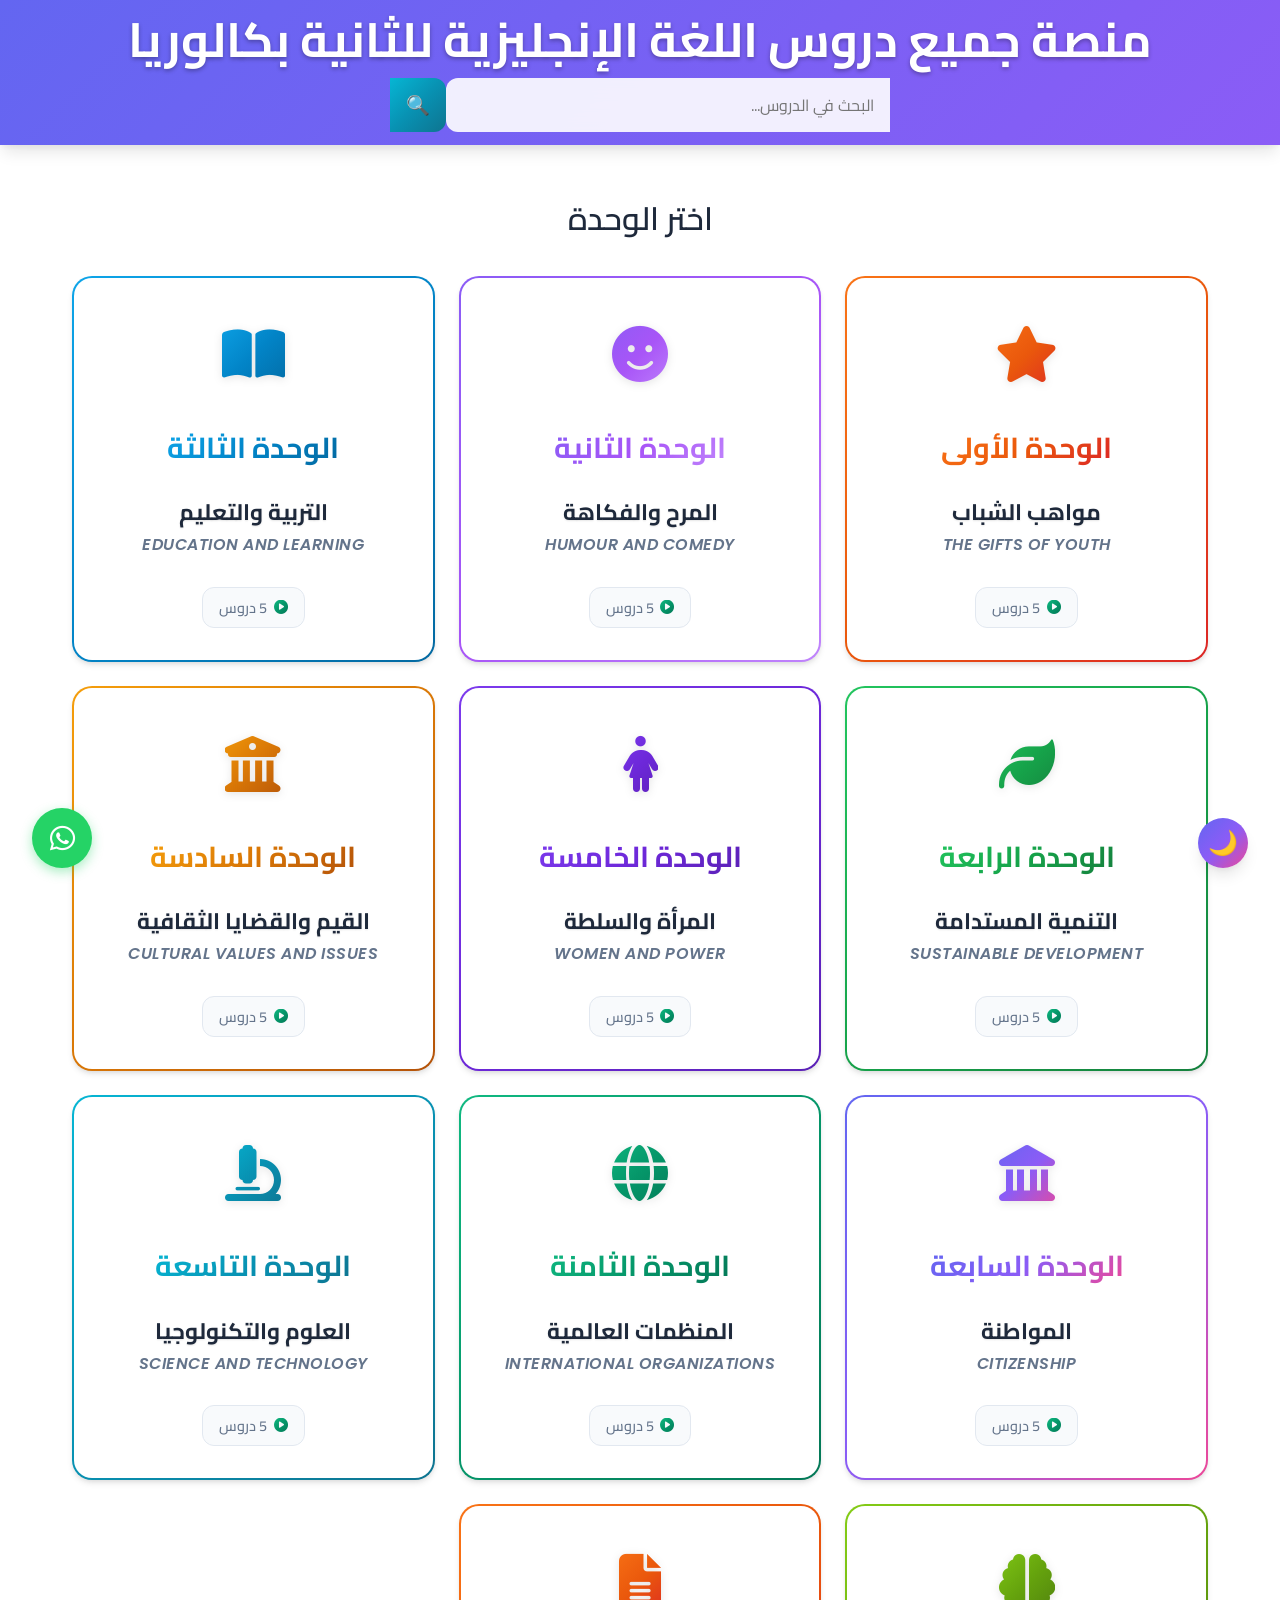
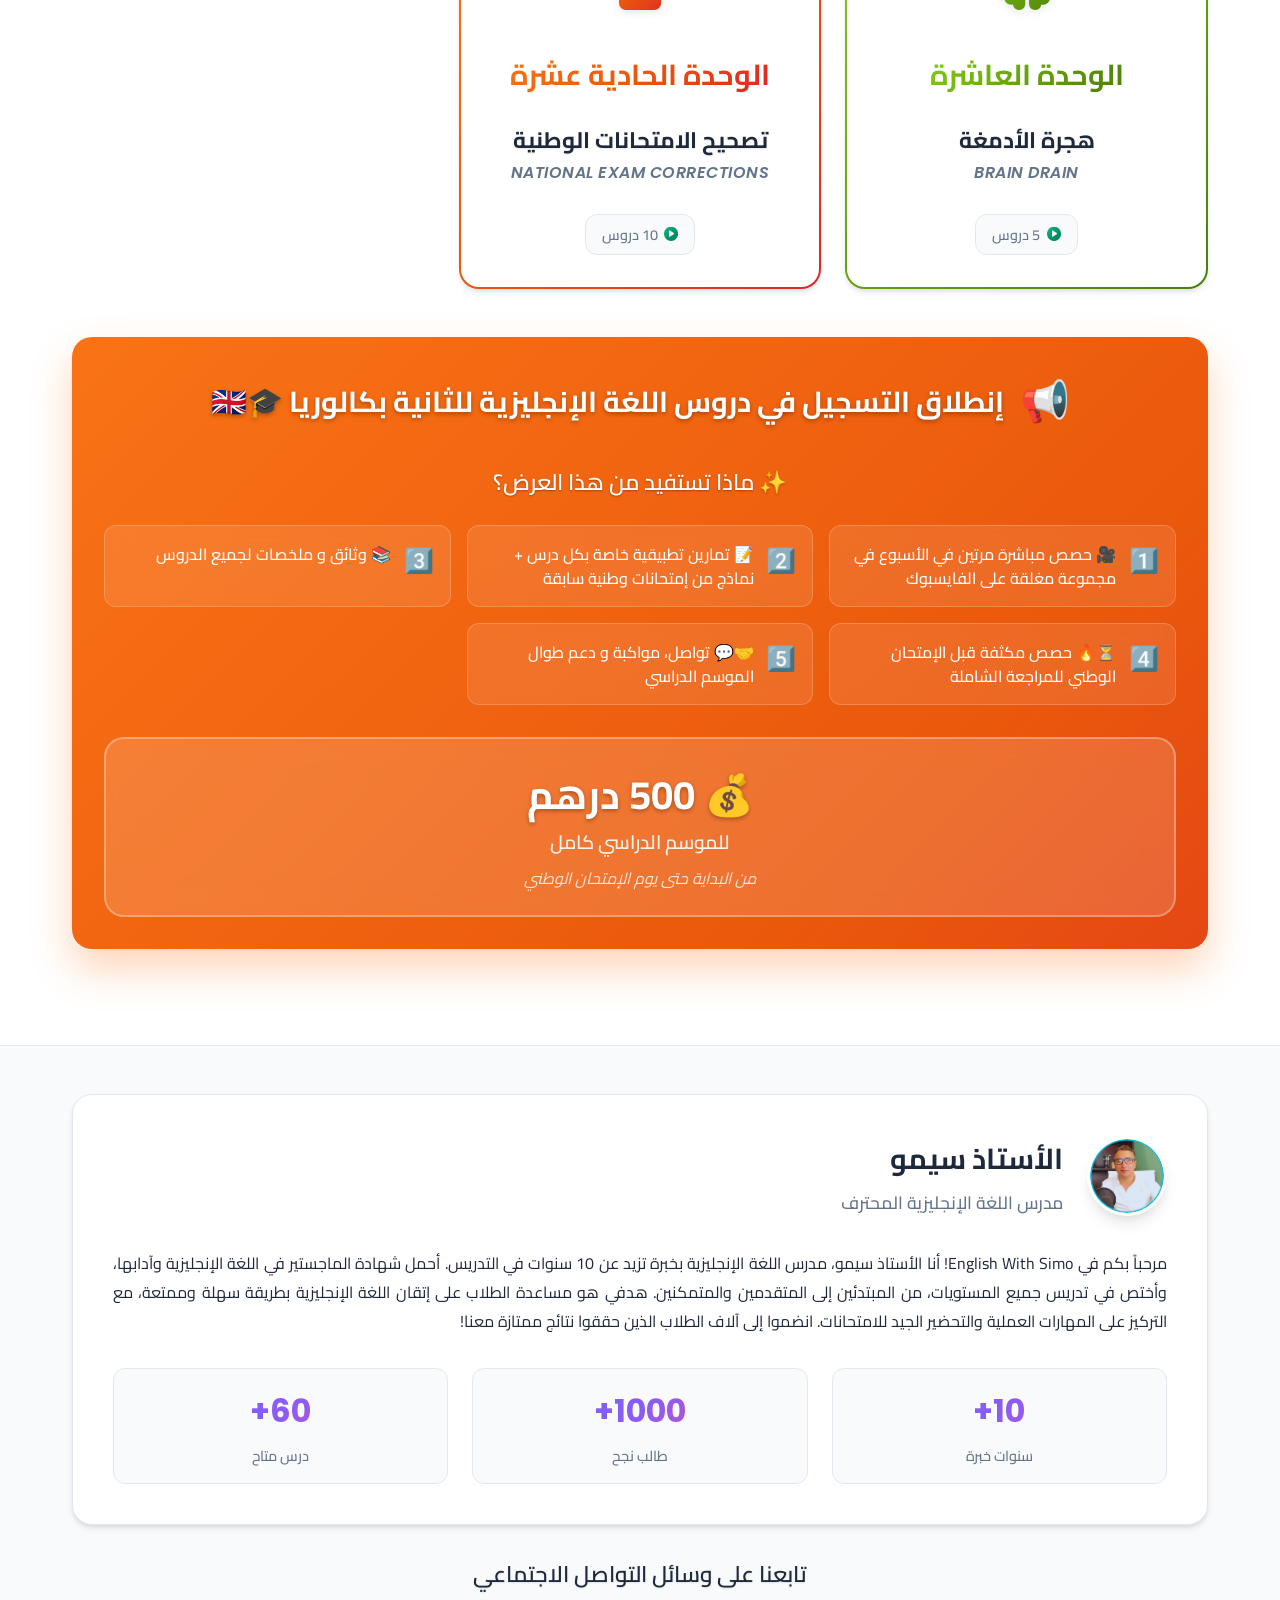
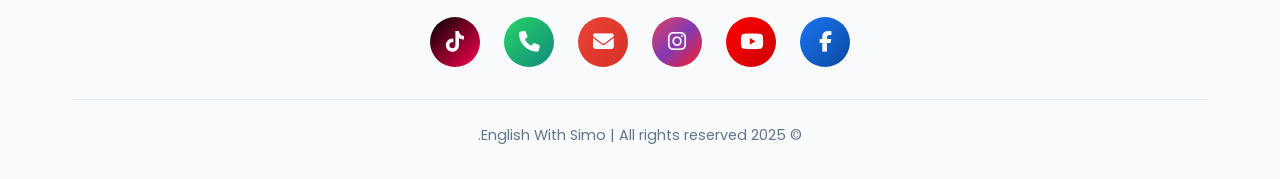
==== index.html @ e6c6e59c "Integrate Google AdSense into index.html Added Google AdSense script for monetization." ====
<!DOCTYPE html>
<html lang="ar" dir="rtl">
<head>
    <meta charset="UTF-8">
    <meta name="viewport" content="width=device-width, initial-scale=1.0">
    <title>منصة جميع دروس اللغة الإنجليزية للثانية بكالوريا - English With Simo</title>
    
    <!-- Google Fonts -->
    <link rel="preconnect" href="https://fonts.googleapis.com">
    <link rel="preconnect" href="https://fonts.gstatic.com" crossorigin>
    <link href="https://fonts.googleapis.com/css2?family=Cairo:wght@300;400;600;700&family=Poppins:wght@300;400;500;600;700&display=swap" rel="stylesheet">
    
    <!-- Font Awesome -->
    <link rel="stylesheet" href="https://cdnjs.cloudflare.com/ajax/libs/font-awesome/6.4.0/css/all.min.css">
    
    <!-- CSS -->
    <link rel="stylesheet" href="style.css">
    <!-- Google AdSense -->
  <script async
    src="https://pagead2.googlesyndication.com/pagead/js/adsbygoogle.js?client=ca-pub-2558451678837926"
    crossorigin="anonymous"></script>
</head>
<body>
    <!-- Loading Animation -->
    <div id="loading" class="loading-container">
        <div class="loading-spinner"></div>
        <p class="loading-text">جاري التحميل...</p>
    </div>

    <!-- Header -->
    <header class="header">
        <div class="container">
            <div class="header-content">
            <div class="title-container">
                <h1 class="main-title">منصة جميع دروس اللغة الإنجليزية للثانية بكالوريا</h1>
            </div>
            </div>
            
            <!-- Search Bar -->
            <div class="search-container">
                <input type="text" id="searchInput" placeholder="البحث في الدروس..." class="search-input">
                <button id="searchBtn" class="search-btn">🔍</button>
            </div>
            
        </div>
    </header>

    <!-- Main Content -->
    <main class="main-content">
        <div class="container">
            <!-- Units View -->
            <div id="unitsView" class="units-view">
                <h2 class="section-title">اختر الوحدة</h2>
                <div id="unitsGrid" class="units-grid">
                    <!-- Units will be dynamically loaded here -->
                </div>
            </div>

            <!-- Promotional Banner -->
            <div class="promotional-banner">
                <div class="banner-content">
                    <div class="banner-header">
                        <div class="banner-icon">📢</div>
                        <h3 class="banner-title">إنطلاق التسجيل في دروس اللغة الإنجليزية للثانية بكالوريا 🎓🇬🇧</h3>
                    </div>
                    
                    <div class="banner-benefits">
                        <h4 class="benefits-title">✨ ماذا تستفيد من هذا العرض؟</h4>
                        <div class="benefits-list">
                            <div class="benefit-item">
                                <span class="benefit-number">1️⃣</span>
                                <span class="benefit-text">🎥 حصص مباشرة مرتين في الأسبوع في مجموعة مغلقة على الفايسبوك</span>
                            </div>
                            <div class="benefit-item">
                                <span class="benefit-number">2️⃣</span>
                                <span class="benefit-text">📝 تمارين تطبيقية خاصة بكل درس + نماذج من إمتحانات وطنية سابقة</span>
                            </div>
                            <div class="benefit-item">
                                <span class="benefit-number">3️⃣</span>
                                <span class="benefit-text">📚 وثائق و ملخصات لجميع الدروس</span>
                            </div>
                            <div class="benefit-item">
                                <span class="benefit-number">4️⃣</span>
                                <span class="benefit-text">⏳🔥 حصص مكثفة قبل الإمتحان الوطني للمراجعة الشاملة</span>
                            </div>
                            <div class="benefit-item">
                                <span class="benefit-number">5️⃣</span>
                                <span class="benefit-text">🤝💬 تواصل، مواكبة و دعم طوال الموسم الدراسي</span>
                            </div>
                        </div>
                    </div>
                    
                    <div class="banner-price">
                        <div class="price-tag">
                            <span class="price-amount">💰 500 درهم</span>
                            <span class="price-period">للموسم الدراسي كامل</span>
                        </div>
                        <div class="price-duration">من البداية حتى يوم الإمتحان الوطني</div>
                    </div>
                </div>
            </div>

            <!-- Lessons View -->
            <div id="lessonsView" class="lessons-view hidden">
                <div class="lessons-header">
                    <button id="backBtn" class="back-btn">← العودة للوحدات</button>
                    <h2 id="currentUnitTitle" class="section-title"></h2>
                </div>
                <div id="lessonsGrid" class="lessons-grid">
                    <!-- Lessons will be dynamically loaded here -->
                </div>
            </div>

            <!-- Search Results View -->
            <div id="searchResultsView" class="search-results-view hidden">
                <div class="search-results-header">
                    <button id="clearSearchBtn" class="back-btn">← مسح البحث</button>
                    <h2 id="searchResultsTitle" class="section-title">نتائج البحث</h2>
                </div>
                <div id="searchResultsGrid" class="lessons-grid">
                    <!-- Search results will be dynamically loaded here -->
                </div>
            </div>
        </div>
    </main>

    <!-- Footer -->
    <footer class="footer">
        <div class="container">
            <!-- Teacher Profile Section -->
            <div class="teacher-profile">
                <div class="teacher-info">
                    <div class="teacher-avatar">
                        <div class="avatar-container">
                            <img src="teacher.png" alt="الأستاذ سيمو" class="teacher-image" onerror="this.style.display='none'; this.nextElementSibling.style.display='flex';">
                            <div class="avatar-placeholder">
                                <span class="avatar-text">س</span>
                            </div>
                        </div>
                    </div>
                    <div class="teacher-details">
                        <h3 class="teacher-name">الأستاذ سيمو</h3>
                        <p class="teacher-title">مدرس اللغة الإنجليزية المحترف</p>
                    </div>
                </div>
                <div class="teacher-description">
                    <p>مرحباً بكم في English With Simo! أنا الأستاذ سيمو، مدرس اللغة الإنجليزية بخبرة تزيد عن 10 سنوات في التدريس. أحمل شهادة الماجستير في اللغة الإنجليزية وآدابها، وأختص في تدريس جميع المستويات، من المبتدئين إلى المتقدمين والمتمكنين. هدفي هو مساعدة الطلاب على إتقان اللغة الإنجليزية بطريقة سهلة وممتعة، مع التركيز على المهارات العملية والتحضير الجيد للامتحانات. انضموا إلى آلاف الطلاب الذين حققوا نتائج ممتازة معنا!</p>
                </div>
                <div class="teacher-stats">
                    <div class="stat-item">
                        <div class="stat-number">10+</div>
                        <div class="stat-label">سنوات خبرة</div>
                    </div>
                    <div class="stat-item">
                        <div class="stat-number">1000+</div>
                        <div class="stat-label">طالب نجح</div>
                    </div>
                    <div class="stat-item">
                        <div class="stat-number">60+</div>
                        <div class="stat-label">درس متاح</div>
                    </div>
                </div>
            </div>
            
        <!-- Social Media Section -->
        <div class="social-section">
            <h3 class="social-title">تابعنا على وسائل التواصل الاجتماعي</h3>
            <div class="social-icons">
                <a href="https://www.facebook.com/englishwithsimo/" target="_blank" class="social-icon facebook" title="Facebook">
                    <i class="fab fa-facebook-f"></i>
                </a>
                <a href="https://www.youtube.com/@EnglishWithSimo" target="_blank" class="social-icon youtube" title="YouTube">
                    <i class="fab fa-youtube"></i>
                </a>
                <a href="https://www.instagram.com/englishwithsimo_official/" target="_blank" class="social-icon instagram" title="Instagram">
                    <i class="fab fa-instagram"></i>
                </a>
                <a href="mailto:englishwithsimo@gmail.com" class="social-icon email" title="Email">
                    <i class="fas fa-envelope"></i>
                </a>
                <a href="tel:+212600583968" class="social-icon phone" title="Phone">
                    <i class="fas fa-phone"></i>
                </a>
                <a href="https://www.tiktok.com/@englishwithsimo1" target="_blank" class="social-icon tiktok" title="TikTok">
                    <i class="fab fa-tiktok"></i>
                </a>
            </div>
        </div>

        <!-- Copyright -->
        <div class="footer-bottom">
            <p class="footer-text">© 2025 English With Simo | All rights reserved.</p>
        </div>
    </div>
</footer>

    <!-- Theme Toggle Button -->
    <button id="themeToggle" class="theme-toggle" title="تبديل الوضع المظلم/الفاتح">
        🌙
    </button>

    <!-- Floating WhatsApp Button -->
    <a href="https://api.whatsapp.com/send?phone=212600583968" target="_blank" class="whatsapp-float" title="تواصل معنا على واتساب">
        <i class="fab fa-whatsapp"></i>
        <span class="whatsapp-tooltip">تواصل معنا عبر واتساب</span>
    </a>

    <!-- JavaScript -->
    <script src="script.js"></script>
</body>
</html>
---- style.css ----
/* ===== CSS Variables ===== */
:root {
    /* Modern Vibrant Color Palette */
    --primary-gradient: linear-gradient(135deg, #6366f1 0%, #8b5cf6 50%, #ec4899 100%);
    --secondary-gradient: linear-gradient(135deg, #06b6d4 0%, #0891b2 50%, #0e7490 100%);
    --accent-gradient: linear-gradient(135deg, #10b981 0%, #059669 50%, #047857 100%);
    --success-gradient: linear-gradient(135deg, #84cc16 0%, #65a30d 50%, #4d7c0f 100%);
    --warning-gradient: linear-gradient(135deg, #f59e0b 0%, #d97706 50%, #b45309 100%);
    --sunset-gradient: linear-gradient(135deg, #f97316 0%, #ea580c 50%, #dc2626 100%);
    --ocean-gradient: linear-gradient(135deg, #0ea5e9 0%, #0284c7 50%, #0369a1 100%);
    --forest-gradient: linear-gradient(135deg, #22c55e 0%, #16a34a 50%, #15803d 100%);
    --royal-gradient: linear-gradient(135deg, #7c3aed 0%, #6d28d9 50%, #5b21b6 100%);
    --cosmic-gradient: linear-gradient(135deg, #8b5cf6 0%, #a855f7 50%, #c084fc 100%);
    
    --bg-primary: #ffffff;
    --bg-secondary: #f8fafc;
    --bg-card: #ffffff;
    --text-primary: #1e293b;
    --text-secondary: #64748b;
    --text-muted: #94a3b8;
    
    --border-color: #e2e8f0;
    --shadow-light: 0 4px 6px -1px rgba(0, 0, 0, 0.1), 0 2px 4px -1px rgba(0, 0, 0, 0.06);
    --shadow-medium: 0 10px 15px -3px rgba(0, 0, 0, 0.1), 0 4px 6px -2px rgba(0, 0, 0, 0.05);
    --shadow-large: 0 25px 50px -12px rgba(0, 0, 0, 0.25);
    
    /* Fonts */
    --font-arabic: 'Cairo', 'Tajawal', 'Arial', sans-serif;
    --font-english: 'Poppins', 'Inter', 'Arial', sans-serif;
    
    /* Spacing */
    --container-padding: 1rem;
    --border-radius: 12px;
    --border-radius-large: 20px;
    
    /* Transitions */
    --transition-fast: 0.2s ease-in-out;
    --transition-medium: 0.3s ease-in-out;
    --transition-slow: 0.5s ease-in-out;
}

/* Dark Theme Variables */
[data-theme="dark"] {
    --bg-primary: #0f172a;
    --bg-secondary: #1e293b;
    --bg-card: #334155;
    --text-primary: #f1f5f9;
    --text-secondary: #cbd5e1;
    --text-muted: #94a3b8;
    
    --border-color: #475569;
    --shadow-light: 0 4px 6px -1px rgba(0, 0, 0, 0.3), 0 2px 4px -1px rgba(0, 0, 0, 0.2);
    --shadow-medium: 0 10px 15px -3px rgba(0, 0, 0, 0.3), 0 4px 6px -2px rgba(0, 0, 0, 0.2);
    --shadow-large: 0 25px 50px -12px rgba(0, 0, 0, 0.5);
}

/* ===== Base Styles ===== */
* {
    margin: 0;
    padding: 0;
    box-sizing: border-box;
}

html {
    scroll-behavior: smooth;
}

body {
    font-family: var(--font-arabic);
    background: var(--bg-primary);
    color: var(--text-primary);
    line-height: 1.6;
    transition: background-color var(--transition-medium), color var(--transition-medium);
    min-height: 100vh;
    display: flex;
    flex-direction: column;
}

/* ===== Container ===== */
.container {
    max-width: 1200px;
    margin: 0 auto;
    padding: 0 var(--container-padding);
}

/* ===== Loading Animation ===== */
.loading-container {
    position: fixed;
    top: 0;
    left: 0;
    width: 100%;
    height: 100%;
    background: var(--bg-primary);
    display: flex;
    flex-direction: column;
    justify-content: center;
    align-items: center;
    z-index: 9999;
    transition: opacity var(--transition-medium);
}

.loading-container.hidden {
    opacity: 0;
    pointer-events: none;
}

.loading-spinner {
    width: 50px;
    height: 50px;
    border: 4px solid var(--border-color);
    border-top: 4px solid #667eea;
    border-radius: 50%;
    animation: spin 1s linear infinite;
    margin-bottom: 1rem;
}

.loading-text {
    font-family: var(--font-arabic);
    color: var(--text-secondary);
    font-size: 1.1rem;
}

@keyframes spin {
    0% { transform: rotate(0deg); }
    100% { transform: rotate(360deg); }
}

/* ===== Header ===== */
.header {
    background: linear-gradient(135deg, #6366f1 0%, #8b5cf6 25%, #ec4899 50%, #f59e0b 75%, #10b981 100%);
    background-size: 400% 400%;
    animation: gradientShift 8s ease infinite;
    color: white;
    padding: 0.8rem 0;
    box-shadow: var(--shadow-medium);
    position: sticky;
    top: 0;
    z-index: 100;
}

@keyframes gradientShift {
    0% { background-position: 0% 50%; }
    50% { background-position: 100% 50%; }
    100% { background-position: 0% 50%; }
}

.header-content {
    text-align: center;
    margin-bottom: 0.8rem;
}

.title-container {
    display: flex;
    align-items: center;
    justify-content: center;
    gap: 0.6rem;
    margin-bottom: 0.3rem;
    flex-wrap: wrap;
}

.title-image {
    width: 35px;
    height: 35px;
    object-fit: contain;
    filter: drop-shadow(0 2px 4px rgba(0, 0, 0, 0.2));
    transition: transform var(--transition-fast);
}

.title-image:hover {
    transform: scale(1.1);
}

.main-title {
    font-family: var(--font-arabic);
    font-size: 1.4rem;
    font-weight: 700;
    text-shadow: 0 2px 4px rgba(0, 0, 0, 0.3);
    line-height: 1.1;
    margin: 0;
}

.slogan {
    font-family: var(--font-arabic);
    font-size: 0.95rem;
    font-weight: 600;
    color: rgba(255, 255, 255, 0.9);
    text-align: center;
    margin-bottom: 0.4rem;
    font-style: italic;
    letter-spacing: 0.3px;
    text-shadow: 0 1px 2px rgba(0, 0, 0, 0.2);
    opacity: 0.95;
}

.subtitle {
    font-family: var(--font-english);
    font-size: 0.85rem;
    font-weight: 300;
    opacity: 0.9;
    letter-spacing: 0.8px;
}


.search-container {
    display: flex;
    justify-content: center;
    max-width: 500px;
    margin: 0 auto;
}

.search-input {
    flex: 1;
    padding: 0.75rem 1rem;
    border: none;
    border-radius: var(--border-radius) 0 0 var(--border-radius);
    font-family: var(--font-arabic);
    font-size: 1rem;
    background: rgba(255, 255, 255, 0.9);
    color: var(--text-primary);
    backdrop-filter: blur(10px);
}

.search-input:focus {
    outline: none;
    background: white;
    box-shadow: 0 0 0 3px rgba(255, 255, 255, 0.3);
}

.search-btn {
    padding: 0.75rem 1rem;
    border: none;
    border-radius: 0 var(--border-radius) var(--border-radius) 0;
    background: var(--secondary-gradient);
    color: white;
    font-size: 1.2rem;
    cursor: pointer;
    transition: transform var(--transition-fast);
}

.search-btn:hover {
    transform: translateY(-2px);
}


/* ===== Main Content ===== */
.main-content {
    flex: 1;
    padding: 3rem 0;
    min-height: calc(100vh - 200px);
}

.section-title {
    font-family: var(--font-arabic);
    font-size: 2rem;
    font-weight: 600;
    text-align: center;
    margin-bottom: 2rem;
    color: var(--text-primary);
}

/* ===== Units Grid ===== */
.units-grid {
    display: grid;
    grid-template-columns: repeat(auto-fit, minmax(280px, 1fr));
    gap: 1.5rem;
    margin-bottom: 2rem;
}

.unit-card {
    background: var(--bg-card);
    border-radius: var(--border-radius-large);
    padding: 2rem;
    text-align: center;
    box-shadow: var(--shadow-light);
    border: 2px solid transparent;
    cursor: pointer;
    transition: all var(--transition-medium);
    position: relative;
    overflow: hidden;
    display: flex;
    flex-direction: column;
    align-items: center;
    gap: 1rem;
    background-image: linear-gradient(var(--bg-card), var(--bg-card)), var(--unit-gradient, var(--primary-gradient));
    background-origin: border-box;
    background-clip: padding-box, border-box;
}

.unit-card::before {
    content: '';
    position: absolute;
    top: 0;
    left: 0;
    right: 0;
    height: 6px;
    background: var(--unit-gradient, var(--primary-gradient));
    transform: scaleX(0);
    transition: all var(--transition-medium);
}

.unit-card:hover {
    transform: translateY(-12px) scale(1.02);
    box-shadow: 0 20px 40px rgba(0, 0, 0, 0.15);
}

.unit-card:hover::before {
    transform: scaleX(1);
    height: 8px;
}

.unit-icon {
    font-size: 3.5rem;
    margin-bottom: 0.8rem;
    background: var(--unit-gradient, var(--primary-gradient));
    -webkit-background-clip: text;
    -webkit-text-fill-color: transparent;
    background-clip: text;
    filter: drop-shadow(0 2px 4px rgba(0, 0, 0, 0.1));
    transition: all var(--transition-fast);
}

.unit-card:hover .unit-icon {
    transform: scale(1.15) rotate(5deg);
    filter: drop-shadow(0 4px 8px rgba(0, 0, 0, 0.2));
}

.unit-number {
    font-family: var(--font-arabic);
    font-size: 1.8rem;
    font-weight: 700;
    background: var(--unit-gradient, var(--secondary-gradient));
    -webkit-background-clip: text;
    -webkit-text-fill-color: transparent;
    background-clip: text;
    margin-bottom: 1rem;
    text-align: center;
    line-height: 1.3;
    transition: all var(--transition-fast);
}

.unit-card:hover .unit-number {
    transform: scale(1.05);
}

.unit-titles {
    display: flex;
    flex-direction: column;
    gap: 0.5rem;
    margin-bottom: 1rem;
    text-align: center;
}

.unit-title-arabic {
    font-family: var(--font-arabic);
    font-size: 1.4rem;
    font-weight: 700;
    color: var(--text-primary);
    line-height: 1.3;
    text-shadow: 0 1px 2px rgba(0, 0, 0, 0.1);
}

.unit-title-english {
    font-family: var(--font-english);
    font-size: 1rem;
    font-weight: 600;
    color: var(--text-secondary);
    font-style: italic;
    line-height: 1.2;
    text-transform: uppercase;
    letter-spacing: 0.5px;
}

.unit-lessons-count {
    font-family: var(--font-arabic);
    font-size: 0.9rem;
    color: var(--text-secondary);
    background: var(--bg-secondary);
    padding: 0.5rem 1rem;
    border-radius: var(--border-radius);
    border: 1px solid var(--border-color);
    display: flex;
    align-items: center;
    justify-content: center;
    gap: 0.4rem;
    font-weight: 500;
}

.unit-lessons-count i {
    color: var(--accent-gradient);
    background: var(--accent-gradient);
    -webkit-background-clip: text;
    -webkit-text-fill-color: transparent;
    background-clip: text;
}

/* ===== Promotional Banner ===== */
.promotional-banner {
    background: linear-gradient(135deg, #f97316 0%, #ea580c 25%, #dc2626 50%, #7c3aed 75%, #8b5cf6 100%);
    background-size: 300% 300%;
    animation: bannerGlow 3s ease-in-out infinite alternate, gradientFlow 6s ease infinite;
    border-radius: var(--border-radius-large);
    margin: 3rem 0;
    padding: 2rem;
    box-shadow: 0 20px 40px rgba(249, 115, 22, 0.3);
    position: relative;
    overflow: hidden;
}

@keyframes gradientFlow {
    0% { background-position: 0% 50%; }
    50% { background-position: 100% 50%; }
    100% { background-position: 0% 50%; }
}

.promotional-banner::before {
    content: '';
    position: absolute;
    top: 0;
    left: -100%;
    width: 100%;
    height: 100%;
    background: linear-gradient(90deg, transparent, rgba(255, 255, 255, 0.2), transparent);
    animation: bannerShine 4s ease-in-out infinite;
}

.banner-content {
    position: relative;
    z-index: 2;
    color: white;
}

.banner-header {
    display: flex;
    align-items: center;
    gap: 1rem;
    margin-bottom: 2rem;
    text-align: center;
    flex-wrap: wrap;
    justify-content: center;
}

.banner-icon {
    font-size: 2.5rem;
    animation: bounce 2s ease-in-out infinite;
}

.banner-title {
    font-family: var(--font-arabic);
    font-size: 1.8rem;
    font-weight: 700;
    text-shadow: 0 2px 4px rgba(0, 0, 0, 0.3);
    margin: 0;
    animation: slideInLeft 1s ease-out;
}

.banner-benefits {
    margin-bottom: 2rem;
}

.benefits-title {
    font-family: var(--font-arabic);
    font-size: 1.4rem;
    font-weight: 600;
    text-align: center;
    margin-bottom: 1.5rem;
    text-shadow: 0 1px 2px rgba(0, 0, 0, 0.3);
}

.benefits-list {
    display: grid;
    grid-template-columns: repeat(auto-fit, minmax(300px, 1fr));
    gap: 1rem;
}

.benefit-item {
    display: flex;
    align-items: flex-start;
    gap: 0.8rem;
    padding: 1rem;
    background: rgba(255, 255, 255, 0.1);
    border-radius: var(--border-radius);
    backdrop-filter: blur(10px);
    border: 1px solid rgba(255, 255, 255, 0.2);
    transition: all var(--transition-medium);
    animation: fadeInUp 0.8s ease-out;
}

.benefit-item:nth-child(1) { animation-delay: 0.1s; }
.benefit-item:nth-child(2) { animation-delay: 0.2s; }
.benefit-item:nth-child(3) { animation-delay: 0.3s; }
.benefit-item:nth-child(4) { animation-delay: 0.4s; }
.benefit-item:nth-child(5) { animation-delay: 0.5s; }

.benefit-item:hover {
    transform: translateY(-5px);
    background: rgba(255, 255, 255, 0.2);
    box-shadow: 0 10px 20px rgba(0, 0, 0, 0.2);
}

.benefit-number {
    font-size: 1.5rem;
    flex-shrink: 0;
    animation: pulse 2s ease-in-out infinite;
}

.benefit-text {
    font-family: var(--font-arabic);
    font-size: 1rem;
    line-height: 1.5;
    font-weight: 500;
}

.banner-price {
    text-align: center;
    background: rgba(255, 255, 255, 0.15);
    border-radius: var(--border-radius-large);
    padding: 1.5rem;
    backdrop-filter: blur(15px);
    border: 2px solid rgba(255, 255, 255, 0.3);
    animation: priceGlow 2s ease-in-out infinite alternate;
}

.price-tag {
    margin-bottom: 0.5rem;
}

.price-amount {
    font-family: var(--font-arabic);
    font-size: 2.5rem;
    font-weight: 700;
    text-shadow: 0 2px 4px rgba(0, 0, 0, 0.3);
    display: block;
    animation: pricePulse 1.5s ease-in-out infinite;
}

.price-period {
    font-family: var(--font-arabic);
    font-size: 1.2rem;
    font-weight: 600;
    opacity: 0.9;
}

.price-duration {
    font-family: var(--font-arabic);
    font-size: 1rem;
    opacity: 0.8;
    font-style: italic;
}

/* Banner Animations */
@keyframes bannerGlow {
    0% { box-shadow: 0 0 20px rgba(102, 126, 234, 0.5); }
    100% { box-shadow: 0 0 40px rgba(102, 126, 234, 0.8); }
}

@keyframes bannerShine {
    0% { left: -100%; }
    100% { left: 100%; }
}

@keyframes bounce {
    0%, 20%, 50%, 80%, 100% { transform: translateY(0); }
    40% { transform: translateY(-10px); }
    60% { transform: translateY(-5px); }
}

@keyframes slideInLeft {
    0% { transform: translateX(-100px); opacity: 0; }
    100% { transform: translateX(0); opacity: 1; }
}

@keyframes fadeInUp {
    0% { transform: translateY(30px); opacity: 0; }
    100% { transform: translateY(0); opacity: 1; }
}

@keyframes pulse {
    0%, 100% { transform: scale(1); }
    50% { transform: scale(1.1); }
}

@keyframes priceGlow {
    0% { box-shadow: 0 0 10px rgba(255, 255, 255, 0.3); }
    100% { box-shadow: 0 0 20px rgba(255, 255, 255, 0.6); }
}

@keyframes pricePulse {
    0%, 100% { transform: scale(1); }
    50% { transform: scale(1.05); }
}

/* ===== Lessons Grid ===== */
.lessons-view {
    animation: fadeInUp var(--transition-medium);
}

.lessons-header {
    display: flex;
    align-items: center;
    justify-content: space-between;
    margin-bottom: 2rem;
    flex-wrap: wrap;
    gap: 1rem;
}

.back-btn {
    background: var(--secondary-gradient);
    color: white;
    border: none;
    padding: 0.75rem 1.5rem;
    border-radius: var(--border-radius);
    font-family: var(--font-arabic);
    font-size: 1rem;
    cursor: pointer;
    transition: all var(--transition-fast);
    display: flex;
    align-items: center;
    gap: 0.5rem;
}

.back-btn:hover {
    transform: translateY(-2px);
    box-shadow: var(--shadow-medium);
}

.lessons-grid {
    display: grid;
    grid-template-columns: repeat(auto-fit, minmax(350px, 1fr));
    gap: 2rem;
}

.lesson-card {
    background: var(--bg-card);
    border-radius: var(--border-radius-large);
    overflow: hidden;
    box-shadow: var(--shadow-light);
    border: 2px solid transparent;
    background-image: linear-gradient(var(--bg-card), var(--bg-card)), var(--accent-gradient);
    background-origin: border-box;
    background-clip: padding-box, border-box;
    transition: all var(--transition-medium);
}

.lesson-card:hover {
    transform: translateY(-8px) scale(1.02);
    box-shadow: 0 15px 30px rgba(16, 185, 129, 0.2);
}

.lesson-title-container {
    padding: 2rem;
    background: var(--bg-secondary);
    border-bottom: 1px solid var(--border-color);
    display: flex;
    flex-direction: column;
    gap: 0.8rem;
    align-items: center;
    text-align: center;
}

.lesson-title-arabic {
    font-family: var(--font-arabic);
    font-size: 1.8rem;
    font-weight: 800;
    color: var(--text-primary);
    line-height: 1.4;
    background: var(--primary-gradient);
    -webkit-background-clip: text;
    -webkit-text-fill-color: transparent;
    background-clip: text;
    text-shadow: 0 2px 4px rgba(0, 0, 0, 0.1);
}

.lesson-title-english {
    font-family: var(--font-english);
    font-size: 1.4rem;
    font-weight: 700;
    color: var(--text-secondary);
    line-height: 1.3;
    font-style: italic;
    letter-spacing: 0.5px;
}

.video-container {
    position: relative;
    width: 100%;
    height: 0;
    padding-bottom: 56.25%; /* 16:9 aspect ratio */
    overflow: hidden;
    background: #000;
    border-radius: 0 0 var(--border-radius-large) var(--border-radius-large);
}

.video-container iframe {
    position: absolute;
    top: 0;
    left: 0;
    width: 100%;
    height: 100%;
    border: none;
    border-radius: 0 0 var(--border-radius-large) var(--border-radius-large);
    transition: transform var(--transition-fast);
}

.video-container iframe:hover {
    transform: scale(1.02);
}

/* Loading state for videos */
.video-container::before {
    content: '';
    position: absolute;
    top: 50%;
    left: 50%;
    transform: translate(-50%, -50%);
    width: 40px;
    height: 40px;
    border: 3px solid var(--border-color);
    border-top: 3px solid #ff0000;
    border-radius: 50%;
    animation: spin 1s linear infinite;
    z-index: 1;
    opacity: 0;
    transition: opacity var(--transition-fast);
}

.video-container.loading::before {
    opacity: 1;
}

/* ===== Footer ===== */
.footer {
    background: var(--bg-secondary);
    padding: 3rem 0 2rem;
    border-top: 1px solid var(--border-color);
    margin-top: auto;
}

/* Teacher Profile Section */
.teacher-profile {
    background: var(--bg-card);
    border-radius: var(--border-radius-large);
    padding: 2.5rem;
    margin-bottom: 2rem;
    box-shadow: var(--shadow-light);
    border: 1px solid var(--border-color);
}

.teacher-info {
    display: flex;
    align-items: center;
    gap: 1.5rem;
    margin-bottom: 2rem;
}

.teacher-avatar {
    flex-shrink: 0;
}

.avatar-container {
    position: relative;
    width: 80px;
    height: 80px;
}

.teacher-image {
    width: 80px;
    height: 80px;
    border-radius: 50%;
    object-fit: cover;
    box-shadow: var(--shadow-medium);
    border: 3px solid rgba(255, 255, 255, 0.2);
    transition: all var(--transition-fast);
}

.teacher-image:hover {
    transform: scale(1.05);
    box-shadow: var(--shadow-large);
}

.avatar-placeholder {
    width: 80px;
    height: 80px;
    border-radius: 50%;
    background: var(--primary-gradient);
    display: none;
    align-items: center;
    justify-content: center;
    box-shadow: var(--shadow-medium);
    position: absolute;
    top: 0;
    left: 0;
}

.avatar-text {
    font-family: var(--font-arabic);
    font-size: 2rem;
    font-weight: 700;
    color: white;
}

.teacher-details {
    flex: 1;
}

.teacher-name {
    font-family: var(--font-arabic);
    font-size: 1.8rem;
    font-weight: 700;
    color: var(--text-primary);
    margin-bottom: 0.5rem;
}

.teacher-title {
    font-family: var(--font-arabic);
    font-size: 1.1rem;
    color: var(--text-secondary);
    font-weight: 500;
}

.teacher-description {
    margin-bottom: 2rem;
}

.teacher-description p {
    font-family: var(--font-arabic);
    font-size: 1rem;
    line-height: 1.8;
    color: var(--text-primary);
    text-align: justify;
}

.teacher-stats {
    display: grid;
    grid-template-columns: repeat(auto-fit, minmax(120px, 1fr));
    gap: 1.5rem;
    margin-top: 2rem;
}

.stat-item {
    text-align: center;
    padding: 1rem;
    background: var(--bg-secondary);
    border-radius: var(--border-radius);
    border: 1px solid var(--border-color);
    transition: all var(--transition-fast);
}

.stat-item:hover {
    transform: translateY(-2px);
    box-shadow: var(--shadow-light);
}

.stat-number {
    font-family: var(--font-english);
    font-size: 2rem;
    font-weight: 700;
    color: var(--primary-gradient);
    background: var(--primary-gradient);
    -webkit-background-clip: text;
    -webkit-text-fill-color: transparent;
    background-clip: text;
    margin-bottom: 0.5rem;
}

.stat-label {
    font-family: var(--font-arabic);
    font-size: 0.9rem;
    color: var(--text-secondary);
    font-weight: 500;
}

/* ===== Social Media Section ===== */
.social-section {
    margin: 2rem 0;
    text-align: center;
}

.social-title {
    font-family: var(--font-arabic);
    font-size: 1.4rem;
    font-weight: 600;
    color: var(--text-primary);
    margin-bottom: 1.5rem;
    text-shadow: 0 1px 2px rgba(0, 0, 0, 0.1);
}

.social-icons {
    display: flex;
    justify-content: center;
    align-items: center;
    gap: 1.5rem;
    flex-wrap: wrap;
}

.social-icon {
    width: 50px;
    height: 50px;
    border-radius: 50%;
    display: flex;
    align-items: center;
    justify-content: center;
    text-decoration: none;
    transition: all var(--transition-medium);
    box-shadow: var(--shadow-small);
    position: relative;
    overflow: hidden;
}

.social-icon::before {
    content: '';
    position: absolute;
    top: 0;
    left: -100%;
    width: 100%;
    height: 100%;
    background: linear-gradient(90deg, transparent, rgba(255, 255, 255, 0.3), transparent);
    transition: left 0.5s;
}

.social-icon:hover::before {
    left: 100%;
}

.social-icon i {
    font-size: 1.3rem;
    color: white;
    z-index: 1;
}

/* Social Icon Colors */
.social-icon.facebook {
    background: linear-gradient(135deg, #1877f2, #0d47a1);
}

.social-icon.youtube {
    background: linear-gradient(135deg, #ff0000, #cc0000);
}

.social-icon.instagram {
    background: linear-gradient(135deg, #e4405f, #833ab4, #fd1d1d);
}

.social-icon.email {
    background: linear-gradient(135deg, #ea4335, #d93025);
}

.social-icon.phone {
    background: linear-gradient(135deg, #25d366, #128c7e);
}

.social-icon.tiktok {
    background: linear-gradient(135deg, #000000, #ff0050);
}

/* Hover Effects */
.social-icon:hover {
    transform: translateY(-3px) scale(1.1);
    box-shadow: var(--shadow-large);
}

.social-icon.facebook:hover {
    background: linear-gradient(135deg, #0d47a1, #1877f2);
}

.social-icon.youtube:hover {
    background: linear-gradient(135deg, #cc0000, #ff0000);
}

.social-icon.instagram:hover {
    background: linear-gradient(135deg, #833ab4, #e4405f);
}

.social-icon.email:hover {
    background: linear-gradient(135deg, #d93025, #ea4335);
}

.social-icon.phone:hover {
    background: linear-gradient(135deg, #128c7e, #25d366);
}

.social-icon.tiktok:hover {
    background: linear-gradient(135deg, #ff0050, #000000);
}

/* Footer Bottom */
.footer-bottom {
    text-align: center;
    padding-top: 1.5rem;
    border-top: 1px solid var(--border-color);
}

.footer-text {
    font-family: var(--font-english);
    color: var(--text-secondary);
    font-size: 0.9rem;
}

/* ===== Theme Toggle ===== */
.theme-toggle {
    position: fixed;
    bottom: 2rem;
    right: 2rem;
    width: 50px;
    height: 50px;
    border: none;
    border-radius: 50%;
    background: var(--primary-gradient);
    color: white;
    font-size: 1.5rem;
    cursor: pointer;
    box-shadow: var(--shadow-medium);
    transition: all var(--transition-fast);
    z-index: 1000;
}

.theme-toggle:hover {
    transform: scale(1.1);
}

/* ===== Floating WhatsApp Button ===== */
.whatsapp-float {
    position: fixed;
    bottom: 2rem;
    left: 2rem;
    width: 60px;
    height: 60px;
    background: #25D366;
    color: white;
    border-radius: 50%;
    display: flex;
    align-items: center;
    justify-content: center;
    box-shadow: 0 4px 12px rgba(37, 211, 102, 0.4);
    text-decoration: none;
    transition: all var(--transition-medium);
    z-index: 1000;
    animation: whatsappPulse 2s ease-in-out infinite;
}

.whatsapp-float i {
    font-size: 1.8rem;
    color: white;
}

.whatsapp-float:hover {
    transform: scale(1.1);
    box-shadow: 0 6px 20px rgba(37, 211, 102, 0.6);
    background: #128C7E;
}

.whatsapp-float:hover .whatsapp-tooltip {
    opacity: 1;
    visibility: visible;
    transform: translateY(0);
}

.whatsapp-tooltip {
    position: absolute;
    bottom: 100%;
    left: 50%;
    transform: translateX(-50%) translateY(-10px);
    background: rgba(0, 0, 0, 0.9);
    color: white;
    padding: 0.5rem 1rem;
    border-radius: var(--border-radius);
    font-family: var(--font-arabic);
    font-size: 0.9rem;
    white-space: nowrap;
    opacity: 0;
    visibility: hidden;
    transition: all var(--transition-medium);
    pointer-events: none;
    z-index: 1001;
}

.whatsapp-tooltip::after {
    content: '';
    position: absolute;
    top: 100%;
    left: 50%;
    transform: translateX(-50%);
    border: 5px solid transparent;
    border-top-color: rgba(0, 0, 0, 0.9);
}

/* WhatsApp Button Animation */
@keyframes whatsappPulse {
    0%, 100% {
        box-shadow: 0 4px 12px rgba(37, 211, 102, 0.4);
    }
    50% {
        box-shadow: 0 4px 12px rgba(37, 211, 102, 0.8), 0 0 0 10px rgba(37, 211, 102, 0.1);
    }
}

/* ===== Utility Classes ===== */
.hidden {
    display: none !important;
}

.fade-in {
    animation: fadeIn var(--transition-medium);
}

@keyframes fadeIn {
    from { opacity: 0; }
    to { opacity: 1; }
}

@keyframes fadeInUp {
    from {
        opacity: 0;
        transform: translateY(30px);
    }
    to {
        opacity: 1;
        transform: translateY(0);
    }
}

/* ===== Responsive Design ===== */

/* Large screens */
@media (min-width: 1200px) {
    .container {
        padding: 0 2rem;
    }
    
    .main-title {
        font-size: 3rem;
    }
    
    .units-grid {
        grid-template-columns: repeat(auto-fit, minmax(320px, 1fr));
    }
    
    .lessons-grid {
        grid-template-columns: repeat(auto-fit, minmax(400px, 1fr));
    }
}

/* Tablets */
@media (max-width: 768px) {
    .title-container {
        gap: 0.5rem;
    }
    
    .title-image {
        width: 30px;
        height: 30px;
    }
    
    .main-title {
        font-size: 1.3rem;
    }
    
    .slogan {
        font-size: 0.9rem;
    }
    
    .subtitle {
        font-size: 0.8rem;
    }
    
    .header {
        padding: 1rem 0;
    }
    
    .main-content {
        padding: 2rem 0;
    }
    
    .units-grid {
        grid-template-columns: repeat(auto-fit, minmax(280px, 1fr));
        gap: 1rem;
    }
    
    .unit-card {
        padding: 1.8rem;
        gap: 0.9rem;
    }
    
    .unit-icon {
        font-size: 3rem;
    }
    
    .unit-number {
        font-size: 1.6rem;
    }
    
    .unit-title-arabic {
        font-size: 1.2rem;
        font-weight: 700;
    }
    
    .unit-title-english {
        font-size: 0.9rem;
        font-weight: 600;
    }
    
    .lessons-grid {
        grid-template-columns: 1fr;
        gap: 1.5rem;
    }
    
    .lessons-header {
        flex-direction: column;
        align-items: stretch;
        text-align: center;
    }
    
    .back-btn {
        align-self: flex-start;
    }
    
    .theme-toggle {
        bottom: 1rem;
        right: 1rem;
        width: 45px;
        height: 45px;
        font-size: 1.2rem;
    }
    
    .whatsapp-float {
        width: 55px;
        height: 55px;
        bottom: 1rem;
        left: 1rem;
    }
    
    .whatsapp-float i {
        font-size: 1.6rem;
    }
    
    .whatsapp-tooltip {
        font-size: 0.8rem;
        padding: 0.4rem 0.8rem;
    }
    
    /* Teacher Profile Tablet */
    .teacher-profile {
        padding: 2rem;
    }
    
    /* Promotional Banner Tablet */
    .promotional-banner {
        margin: 2rem 0;
        padding: 1.5rem;
    }
    
    .banner-title {
        font-size: 1.5rem;
    }
    
    .benefits-list {
        grid-template-columns: 1fr;
        gap: 0.8rem;
    }
    
    .benefit-item {
        padding: 0.8rem;
    }
    
    .price-amount {
        font-size: 2rem;
    }
    
    .teacher-info {
        gap: 1rem;
    }
    
    .avatar-container {
        width: 70px;
        height: 70px;
    }
    
    .teacher-image {
        width: 70px;
        height: 70px;
    }
    
    .avatar-placeholder {
        width: 70px;
        height: 70px;
    }
    
    .avatar-text {
        font-size: 1.8rem;
    }
    
    .teacher-name {
        font-size: 1.6rem;
    }
    
    .teacher-description p {
        font-size: 0.95rem;
    }
    
    .teacher-stats {
        grid-template-columns: repeat(3, 1fr);
        gap: 1rem;
    }
    
    /* Social Media Tablet */
    .social-section {
        margin: 1.5rem 0;
    }
    
    .social-title {
        font-size: 1.2rem;
    }
    
    .social-icons {
        gap: 1.2rem;
    }
    
    .social-icon {
        width: 45px;
        height: 45px;
    }
    
    .social-icon i {
        font-size: 1.2rem;
    }
}

/* Mobile devices */
@media (max-width: 480px) {
    .container {
        padding: 0 0.75rem;
    }
    
    .title-container {
        gap: 0.4rem;
        flex-direction: column;
    }
    
    .title-image {
        width: 28px;
        height: 28px;
    }
    
    .main-title {
        font-size: 1.1rem;
        line-height: 1.2;
    }
    
    .slogan {
        font-size: 0.85rem;
        margin-bottom: 0.5rem;
    }
    
    .subtitle {
        font-size: 0.75rem;
    }
    
    .header {
        padding: 0.8rem 0;
    }
    
    .header-content {
        margin-bottom: 0.8rem;
    }
    
    .search-container {
        flex-direction: column;
        gap: 0.5rem;
    }
    
    .search-input {
        border-radius: var(--border-radius);
    }
    
    .search-btn {
        border-radius: var(--border-radius);
        padding: 0.75rem;
    }
    
    .units-grid {
        grid-template-columns: 1fr;
        gap: 1rem;
    }
    
    .unit-card {
        padding: 1.5rem;
        gap: 0.8rem;
    }
    
    .unit-icon {
        font-size: 2.8rem;
    }
    
    .unit-number {
        font-size: 1.4rem;
    }
    
    .unit-title-arabic {
        font-size: 1.1rem;
        font-weight: 700;
    }
    
    .unit-title-english {
        font-size: 0.85rem;
        font-weight: 600;
    }
    
    .lessons-grid {
        gap: 1rem;
    }
    
    .lesson-title-container {
        padding: 1.5rem;
        gap: 0.6rem;
    }
    
    .lesson-title-arabic {
        font-size: 1.5rem;
        font-weight: 800;
    }
    
    .lesson-title-english {
        font-size: 1.2rem;
        font-weight: 700;
    }
    
    .section-title {
        font-size: 1.5rem;
    }
    
    .main-content {
        padding: 1.5rem 0;
    }
    
    /* Teacher Profile Mobile */
    .teacher-profile {
        padding: 1.5rem;
        margin-bottom: 1.5rem;
    }
    
    .teacher-info {
        flex-direction: column;
        text-align: center;
        gap: 1rem;
    }
    
    .avatar-container {
        width: 60px;
        height: 60px;
    }
    
    .teacher-image {
        width: 60px;
        height: 60px;
    }
    
    .avatar-placeholder {
        width: 60px;
        height: 60px;
    }
    
    .avatar-text {
        font-size: 1.5rem;
    }
    
    .teacher-name {
        font-size: 1.5rem;
    }
    
    .teacher-title {
        font-size: 1rem;
    }
    
    .teacher-description p {
        font-size: 0.9rem;
        text-align: center;
    }
    
    .teacher-stats {
        grid-template-columns: repeat(3, 1fr);
        gap: 1rem;
    }
    
    .stat-item {
        padding: 0.75rem;
    }
    
    .stat-number {
        font-size: 1.5rem;
    }
    
    .stat-label {
        font-size: 0.8rem;
    }
    
    /* Promotional Banner Mobile */
    .promotional-banner {
        margin: 1.5rem 0;
        padding: 1rem;
    }
    
    .banner-header {
        flex-direction: column;
        gap: 0.8rem;
    }
    
    .banner-icon {
        font-size: 2rem;
    }
    
    .banner-title {
        font-size: 1.3rem;
        text-align: center;
    }
    
    .benefits-title {
        font-size: 1.2rem;
    }
    
    .benefits-list {
        grid-template-columns: 1fr;
        gap: 0.6rem;
    }
    
    .benefit-item {
        padding: 0.6rem;
        flex-direction: column;
        text-align: center;
        gap: 0.4rem;
    }
    
    .benefit-number {
        font-size: 1.2rem;
    }
    
    .benefit-text {
        font-size: 0.9rem;
    }
    
    .banner-price {
        padding: 1rem;
    }
    
    .price-amount {
        font-size: 1.8rem;
    }
    
    .price-period {
        font-size: 1rem;
    }
    
    .price-duration {
        font-size: 0.9rem;
    }
    
    /* Social Media Mobile */
    .social-section {
        margin: 1.2rem 0;
    }
    
    .social-title {
        font-size: 1.1rem;
    }
    
    .social-icons {
        gap: 1rem;
    }
    
    .social-icon {
        width: 40px;
        height: 40px;
    }
    
    .social-icon i {
        font-size: 1.1rem;
    }
    
    /* WhatsApp Button Mobile */
    .whatsapp-float {
        width: 50px;
        height: 50px;
        bottom: 1rem;
        left: 1rem;
    }
    
    .whatsapp-float i {
        font-size: 1.4rem;
    }
    
    .whatsapp-tooltip {
        display: none; /* Hide tooltip on very small screens */
    }
    
    .theme-toggle {
        width: 40px;
        height: 40px;
        bottom: 1rem;
        right: 1rem;
        font-size: 1.2rem;
    }
}

/* Very small screens */
@media (max-width: 320px) {
    .main-title {
        font-size: 1.4rem;
    }
    
    .slogan {
        font-size: 0.9rem;
    }
    
    .unit-card {
        padding: 1rem;
    }
    
    .lesson-title-container {
        padding: 1.2rem;
        gap: 0.5rem;
    }
    
    .lesson-title-arabic {
        font-size: 1.3rem;
        font-weight: 800;
    }
    
    .lesson-title-english {
        font-size: 1rem;
        font-weight: 700;
    }
}

/* ===== Print Styles ===== */
@media print {
    .header,
    .footer,
    .theme-toggle,
    .whatsapp-float,
    .back-btn,
    .search-container {
        display: none;
    }
    
    .main-content {
        padding: 0;
    }
    
    .unit-card,
    .lesson-card {
        break-inside: avoid;
        box-shadow: none;
        border: 1px solid #ccc;
    }
}
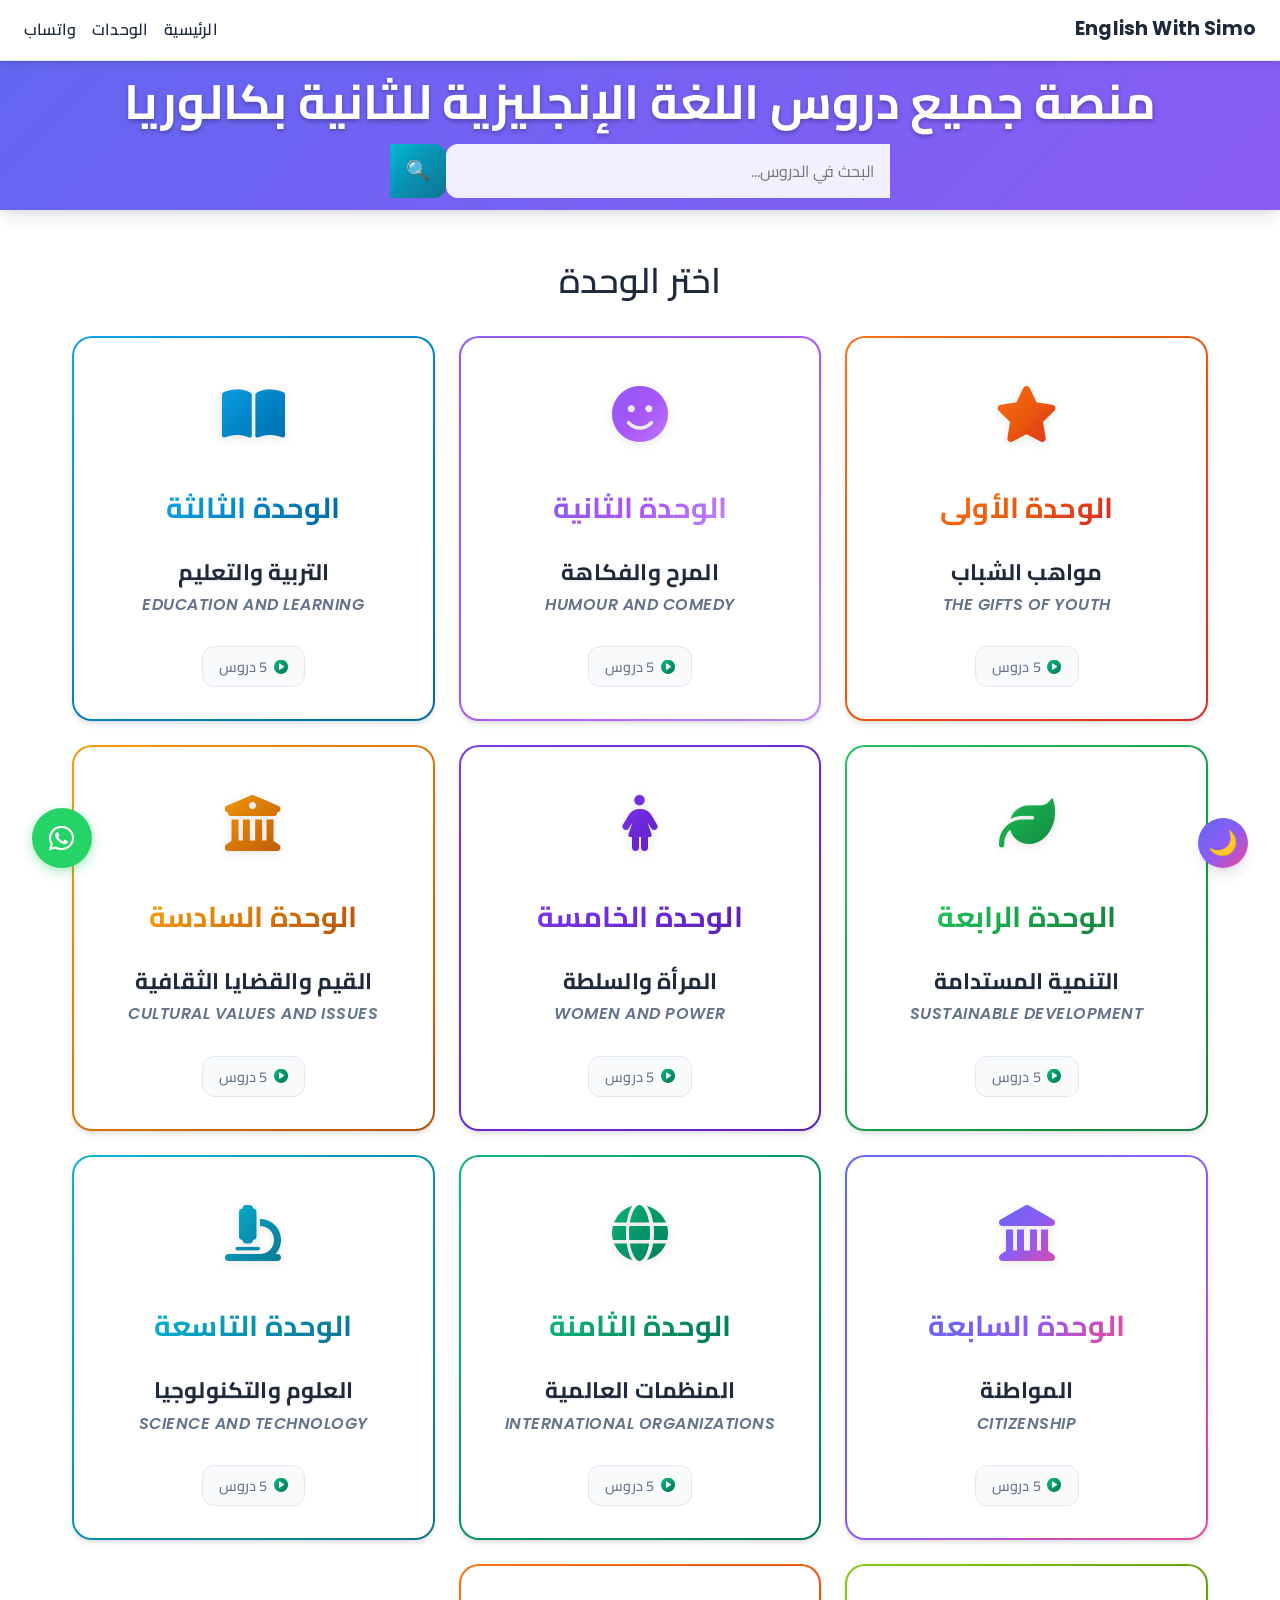
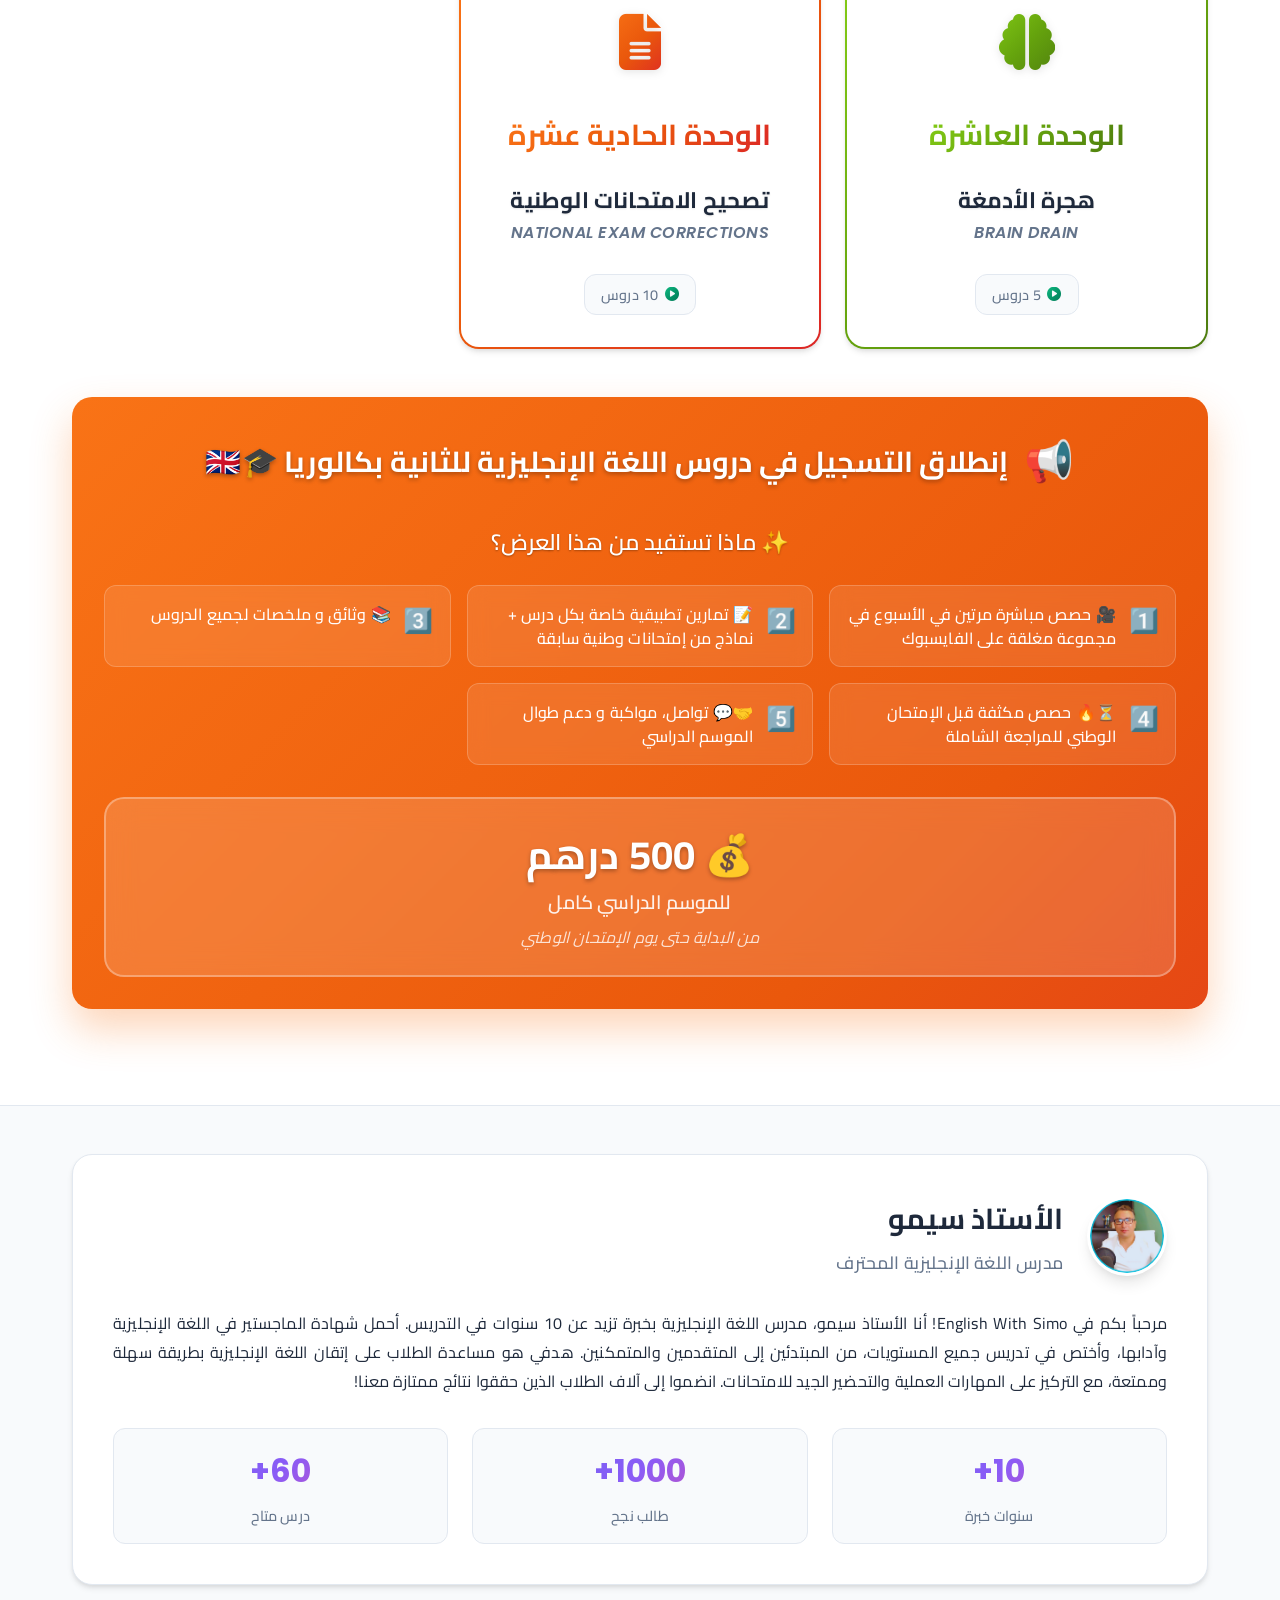
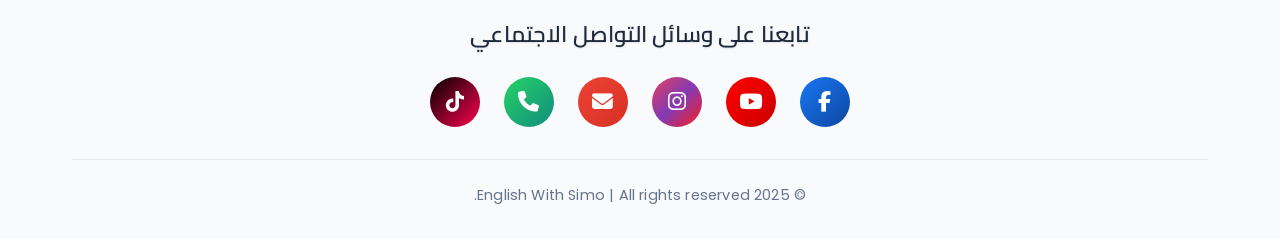
==== commit a8d392fc: "Implement comprehensive responsive layout across all pages Co-authored-by: Englishwithsimo <Englishw" ====
--- a/index.html
+++ b/index.html
@@ -1,212 +1,284 @@
-<!DOCTYPE html>
-<html lang="ar" dir="rtl">
-<head>
-    <meta charset="UTF-8">
-    <meta name="viewport" content="width=device-width, initial-scale=1.0">
-    <title>منصة جميع دروس اللغة الإنجليزية للثانية بكالوريا - English With Simo</title>
-    
-    <!-- Google Fonts -->
-    <link rel="preconnect" href="https://fonts.googleapis.com">
-    <link rel="preconnect" href="https://fonts.gstatic.com" crossorigin>
-    <link href="https://fonts.googleapis.com/css2?family=Cairo:wght@300;400;600;700&family=Poppins:wght@300;400;500;600;700&display=swap" rel="stylesheet">
-    
-    <!-- Font Awesome -->
-    <link rel="stylesheet" href="https://cdnjs.cloudflare.com/ajax/libs/font-awesome/6.4.0/css/all.min.css">
-    
-    <!-- CSS -->
-    <link rel="stylesheet" href="style.css">
-    <!-- Google AdSense -->
-  <script async
-    src="https://pagead2.googlesyndication.com/pagead/js/adsbygoogle.js?client=ca-pub-2558451678837926"
-    crossorigin="anonymous"></script>
-</head>
-<body>
-    <!-- Loading Animation -->
-    <div id="loading" class="loading-container">
-        <div class="loading-spinner"></div>
-        <p class="loading-text">جاري التحميل...</p>
-    </div>
-
-    <!-- Header -->
-    <header class="header">
-        <div class="container">
-            <div class="header-content">
-            <div class="title-container">
-                <h1 class="main-title">منصة جميع دروس اللغة الإنجليزية للثانية بكالوريا</h1>
-            </div>
-            </div>
-            
-            <!-- Search Bar -->
-            <div class="search-container">
-                <input type="text" id="searchInput" placeholder="البحث في الدروس..." class="search-input">
-                <button id="searchBtn" class="search-btn">🔍</button>
-            </div>
-            
-        </div>
-    </header>
-
-    <!-- Main Content -->
-    <main class="main-content">
-        <div class="container">
-            <!-- Units View -->
-            <div id="unitsView" class="units-view">
-                <h2 class="section-title">اختر الوحدة</h2>
-                <div id="unitsGrid" class="units-grid">
-                    <!-- Units will be dynamically loaded here -->
-                </div>
-            </div>
-
-            <!-- Promotional Banner -->
-            <div class="promotional-banner">
-                <div class="banner-content">
-                    <div class="banner-header">
-                        <div class="banner-icon">📢</div>
-                        <h3 class="banner-title">إنطلاق التسجيل في دروس اللغة الإنجليزية للثانية بكالوريا 🎓🇬🇧</h3>
-                    </div>
-                    
-                    <div class="banner-benefits">
-                        <h4 class="benefits-title">✨ ماذا تستفيد من هذا العرض؟</h4>
-                        <div class="benefits-list">
-                            <div class="benefit-item">
-                                <span class="benefit-number">1️⃣</span>
-                                <span class="benefit-text">🎥 حصص مباشرة مرتين في الأسبوع في مجموعة مغلقة على الفايسبوك</span>
-                            </div>
-                            <div class="benefit-item">
-                                <span class="benefit-number">2️⃣</span>
-                                <span class="benefit-text">📝 تمارين تطبيقية خاصة بكل درس + نماذج من إمتحانات وطنية سابقة</span>
-                            </div>
-                            <div class="benefit-item">
-                                <span class="benefit-number">3️⃣</span>
-                                <span class="benefit-text">📚 وثائق و ملخصات لجميع الدروس</span>
-                            </div>
-                            <div class="benefit-item">
-                                <span class="benefit-number">4️⃣</span>
-                                <span class="benefit-text">⏳🔥 حصص مكثفة قبل الإمتحان الوطني للمراجعة الشاملة</span>
-                            </div>
-                            <div class="benefit-item">
-                                <span class="benefit-number">5️⃣</span>
-                                <span class="benefit-text">🤝💬 تواصل، مواكبة و دعم طوال الموسم الدراسي</span>
-                            </div>
-                        </div>
-                    </div>
-                    
-                    <div class="banner-price">
-                        <div class="price-tag">
-                            <span class="price-amount">💰 500 درهم</span>
-                            <span class="price-period">للموسم الدراسي كامل</span>
-                        </div>
-                        <div class="price-duration">من البداية حتى يوم الإمتحان الوطني</div>
-                    </div>
-                </div>
-            </div>
-
-            <!-- Lessons View -->
-            <div id="lessonsView" class="lessons-view hidden">
-                <div class="lessons-header">
-                    <button id="backBtn" class="back-btn">← العودة للوحدات</button>
-                    <h2 id="currentUnitTitle" class="section-title"></h2>
-                </div>
-                <div id="lessonsGrid" class="lessons-grid">
-                    <!-- Lessons will be dynamically loaded here -->
-                </div>
-            </div>
-
-            <!-- Search Results View -->
-            <div id="searchResultsView" class="search-results-view hidden">
-                <div class="search-results-header">
-                    <button id="clearSearchBtn" class="back-btn">← مسح البحث</button>
-                    <h2 id="searchResultsTitle" class="section-title">نتائج البحث</h2>
-                </div>
-                <div id="searchResultsGrid" class="lessons-grid">
-                    <!-- Search results will be dynamically loaded here -->
-                </div>
-            </div>
-        </div>
-    </main>
-
-    <!-- Footer -->
-    <footer class="footer">
-        <div class="container">
-            <!-- Teacher Profile Section -->
-            <div class="teacher-profile">
-                <div class="teacher-info">
-                    <div class="teacher-avatar">
-                        <div class="avatar-container">
-                            <img src="teacher.png" alt="الأستاذ سيمو" class="teacher-image" onerror="this.style.display='none'; this.nextElementSibling.style.display='flex';">
-                            <div class="avatar-placeholder">
-                                <span class="avatar-text">س</span>
-                            </div>
-                        </div>
-                    </div>
-                    <div class="teacher-details">
-                        <h3 class="teacher-name">الأستاذ سيمو</h3>
-                        <p class="teacher-title">مدرس اللغة الإنجليزية المحترف</p>
-                    </div>
-                </div>
-                <div class="teacher-description">
-                    <p>مرحباً بكم في English With Simo! أنا الأستاذ سيمو، مدرس اللغة الإنجليزية بخبرة تزيد عن 10 سنوات في التدريس. أحمل شهادة الماجستير في اللغة الإنجليزية وآدابها، وأختص في تدريس جميع المستويات، من المبتدئين إلى المتقدمين والمتمكنين. هدفي هو مساعدة الطلاب على إتقان اللغة الإنجليزية بطريقة سهلة وممتعة، مع التركيز على المهارات العملية والتحضير الجيد للامتحانات. انضموا إلى آلاف الطلاب الذين حققوا نتائج ممتازة معنا!</p>
-                </div>
-                <div class="teacher-stats">
-                    <div class="stat-item">
-                        <div class="stat-number">10+</div>
-                        <div class="stat-label">سنوات خبرة</div>
-                    </div>
-                    <div class="stat-item">
-                        <div class="stat-number">1000+</div>
-                        <div class="stat-label">طالب نجح</div>
-                    </div>
-                    <div class="stat-item">
-                        <div class="stat-number">60+</div>
-                        <div class="stat-label">درس متاح</div>
-                    </div>
-                </div>
-            </div>
-            
-        <!-- Social Media Section -->
-        <div class="social-section">
-            <h3 class="social-title">تابعنا على وسائل التواصل الاجتماعي</h3>
-            <div class="social-icons">
-                <a href="https://www.facebook.com/englishwithsimo/" target="_blank" class="social-icon facebook" title="Facebook">
-                    <i class="fab fa-facebook-f"></i>
-                </a>
-                <a href="https://www.youtube.com/@EnglishWithSimo" target="_blank" class="social-icon youtube" title="YouTube">
-                    <i class="fab fa-youtube"></i>
-                </a>
-                <a href="https://www.instagram.com/englishwithsimo_official/" target="_blank" class="social-icon instagram" title="Instagram">
-                    <i class="fab fa-instagram"></i>
-                </a>
-                <a href="mailto:englishwithsimo@gmail.com" class="social-icon email" title="Email">
-                    <i class="fas fa-envelope"></i>
-                </a>
-                <a href="tel:+212600583968" class="social-icon phone" title="Phone">
-                    <i class="fas fa-phone"></i>
-                </a>
-                <a href="https://www.tiktok.com/@englishwithsimo1" target="_blank" class="social-icon tiktok" title="TikTok">
-                    <i class="fab fa-tiktok"></i>
-                </a>
-            </div>
-        </div>
-
-        <!-- Copyright -->
-        <div class="footer-bottom">
-            <p class="footer-text">© 2025 English With Simo | All rights reserved.</p>
-        </div>
-    </div>
-</footer>
-
-    <!-- Theme Toggle Button -->
-    <button id="themeToggle" class="theme-toggle" title="تبديل الوضع المظلم/الفاتح">
-        🌙
-    </button>
-
-    <!-- Floating WhatsApp Button -->
-    <a href="https://api.whatsapp.com/send?phone=212600583968" target="_blank" class="whatsapp-float" title="تواصل معنا على واتساب">
-        <i class="fab fa-whatsapp"></i>
-        <span class="whatsapp-tooltip">تواصل معنا عبر واتساب</span>
-    </a>
-
-    <!-- JavaScript -->
-    <script src="script.js"></script>
-</body>
-</html>
-
+<!DOCTYPE html>
+<html lang="ar" dir="rtl">
+<head>
+    <meta charset="UTF-8">
+    <meta name="viewport" content="width=device-width, initial-scale=1.0">
+    <title>منصة جميع دروس اللغة الإنجليزية للثانية بكالوريا - English With Simo</title>
+    
+    <!-- Google Fonts -->
+    <link rel="preconnect" href="https://fonts.googleapis.com">
+    <link rel="preconnect" href="https://fonts.gstatic.com" crossorigin>
+    <link href="https://fonts.googleapis.com/css2?family=Cairo:wght@300;400;600;700&family=Poppins:wght@300;400;500;600;700&display=swap" rel="stylesheet">
+    
+    <!-- Font Awesome -->
+    <link rel="stylesheet" href="https://cdnjs.cloudflare.com/ajax/libs/font-awesome/6.4.0/css/all.min.css">
+    
+    <!-- CSS -->
+    <link rel="stylesheet" href="style.css">
+    <!-- Google AdSense -->
+  <script async
+    src="https://pagead2.googlesyndication.com/pagead/js/adsbygoogle.js?client=ca-pub-2558451678837926"
+    crossorigin="anonymous"></script>
+</head>
+<body class="responsive-site">
+    
+    <!-- SITE_TOPBAR -->
+    <div class="site-topbar" role="banner">
+        <a href="index.html" class="site-logo-link">English With Simo</a>
+        <nav class="site-desktop-nav" aria-label="Primary navigation">
+            <a href="index.html">الرئيسية</a>
+            <a href="index.html#unitsView">الوحدات</a>
+            <a href="https://api.whatsapp.com/send?phone=212600583968" target="_blank" rel="noopener noreferrer">واتساب</a>
+        </nav>
+        <button class="site-menu-toggle" type="button" aria-expanded="false" aria-controls="siteMobileMenu" aria-label="Open navigation menu">☰</button>
+    </div>
+    <nav id="siteMobileMenu" class="site-mobile-nav" aria-label="Mobile navigation">
+        <a href="index.html">الرئيسية</a>
+        <a href="index.html#unitsView">الوحدات</a>
+        <a href="https://api.whatsapp.com/send?phone=212600583968" target="_blank" rel="noopener noreferrer">واتساب</a>
+    </nav>
+
+<!-- Loading Animation -->
+    <div id="loading" class="loading-container">
+        <div class="loading-spinner"></div>
+        <p class="loading-text">جاري التحميل...</p>
+    </div>
+
+    <!-- Header -->
+    <header class="header">
+        <div class="container">
+            <div class="header-content">
+            <div class="title-container">
+                <h1 class="main-title">منصة جميع دروس اللغة الإنجليزية للثانية بكالوريا</h1>
+            </div>
+            </div>
+            
+            <!-- Search Bar -->
+            <div class="search-container">
+                <input type="text" id="searchInput" placeholder="البحث في الدروس..." class="search-input">
+                <button id="searchBtn" class="search-btn">🔍</button>
+            </div>
+            
+        </div>
+    </header>
+
+    <!-- Main Content -->
+    <main class="main-content">
+        <div class="container">
+            <!-- Units View -->
+            <div id="unitsView" class="units-view">
+                <h2 class="section-title">اختر الوحدة</h2>
+                <div id="unitsGrid" class="units-grid">
+                    <!-- Units will be dynamically loaded here -->
+                </div>
+            </div>
+
+            <!-- Promotional Banner -->
+            <div class="promotional-banner">
+                <div class="banner-content">
+                    <div class="banner-header">
+                        <div class="banner-icon">📢</div>
+                        <h3 class="banner-title">إنطلاق التسجيل في دروس اللغة الإنجليزية للثانية بكالوريا 🎓🇬🇧</h3>
+                    </div>
+                    
+                    <div class="banner-benefits">
+                        <h4 class="benefits-title">✨ ماذا تستفيد من هذا العرض؟</h4>
+                        <div class="benefits-list">
+                            <div class="benefit-item">
+                                <span class="benefit-number">1️⃣</span>
+                                <span class="benefit-text">🎥 حصص مباشرة مرتين في الأسبوع في مجموعة مغلقة على الفايسبوك</span>
+                            </div>
+                            <div class="benefit-item">
+                                <span class="benefit-number">2️⃣</span>
+                                <span class="benefit-text">📝 تمارين تطبيقية خاصة بكل درس + نماذج من إمتحانات وطنية سابقة</span>
+                            </div>
+                            <div class="benefit-item">
+                                <span class="benefit-number">3️⃣</span>
+                                <span class="benefit-text">📚 وثائق و ملخصات لجميع الدروس</span>
+                            </div>
+                            <div class="benefit-item">
+                                <span class="benefit-number">4️⃣</span>
+                                <span class="benefit-text">⏳🔥 حصص مكثفة قبل الإمتحان الوطني للمراجعة الشاملة</span>
+                            </div>
+                            <div class="benefit-item">
+                                <span class="benefit-number">5️⃣</span>
+                                <span class="benefit-text">🤝💬 تواصل، مواكبة و دعم طوال الموسم الدراسي</span>
+                            </div>
+                        </div>
+                    </div>
+                    
+                    <div class="banner-price">
+                        <div class="price-tag">
+                            <span class="price-amount">💰 500 درهم</span>
+                            <span class="price-period">للموسم الدراسي كامل</span>
+                        </div>
+                        <div class="price-duration">من البداية حتى يوم الإمتحان الوطني</div>
+                    </div>
+                </div>
+            </div>
+
+            <!-- Lessons View -->
+            <div id="lessonsView" class="lessons-view hidden">
+                <div class="lessons-header">
+                    <button id="backBtn" class="back-btn">← العودة للوحدات</button>
+                    <h2 id="currentUnitTitle" class="section-title"></h2>
+                </div>
+                <div class="lessons-actions">
+                    <button id="interactiveExercisesBtn" class="interactive-exercises-btn">
+                        <i class="fas fa-pen-ruler"></i>
+                        تمارين تفاعلية
+                    </button>
+                </div>
+                <div id="lessonsGrid" class="lessons-grid">
+                    <!-- Lessons will be dynamically loaded here -->
+                </div>
+            </div>
+
+            <!-- Interactive Exercises View -->
+            <div id="interactiveExercisesView" class="interactive-exercises-view hidden">
+                <div class="lessons-header">
+                    <button id="backToLessonsBtn" class="back-btn">← العودة للدروس</button>
+                    <h2 id="interactiveExercisesTitle" class="section-title">تمارين تفاعلية</h2>
+                </div>
+                <div id="interactiveExercisesGrid" class="interactive-exercises-grid">
+                    <!-- Interactive exercises will be dynamically loaded here -->
+                </div>
+            </div>
+
+            <!-- Search Results View -->
+            <div id="searchResultsView" class="search-results-view hidden">
+                <div class="search-results-header">
+                    <button id="clearSearchBtn" class="back-btn">← مسح البحث</button>
+                    <h2 id="searchResultsTitle" class="section-title">نتائج البحث</h2>
+                </div>
+                <div id="searchResultsGrid" class="lessons-grid">
+                    <!-- Search results will be dynamically loaded here -->
+                </div>
+            </div>
+        </div>
+    </main>
+
+    <!-- Footer -->
+    <footer class="footer">
+        <div class="container">
+            <!-- Teacher Profile Section -->
+            <div class="teacher-profile">
+                <div class="teacher-info">
+                    <div class="teacher-avatar">
+                        <div class="avatar-container">
+                            <img src="teacher.png" alt="الأستاذ سيمو" class="teacher-image" onerror="this.style.display='none'; this.nextElementSibling.style.display='flex';">
+                            <div class="avatar-placeholder">
+                                <span class="avatar-text">س</span>
+                            </div>
+                        </div>
+                    </div>
+                    <div class="teacher-details">
+                        <h3 class="teacher-name">الأستاذ سيمو</h3>
+                        <p class="teacher-title">مدرس اللغة الإنجليزية المحترف</p>
+                    </div>
+                </div>
+                <div class="teacher-description">
+                    <p>مرحباً بكم في English With Simo! أنا الأستاذ سيمو، مدرس اللغة الإنجليزية بخبرة تزيد عن 10 سنوات في التدريس. أحمل شهادة الماجستير في اللغة الإنجليزية وآدابها، وأختص في تدريس جميع المستويات، من المبتدئين إلى المتقدمين والمتمكنين. هدفي هو مساعدة الطلاب على إتقان اللغة الإنجليزية بطريقة سهلة وممتعة، مع التركيز على المهارات العملية والتحضير الجيد للامتحانات. انضموا إلى آلاف الطلاب الذين حققوا نتائج ممتازة معنا!</p>
+                </div>
+                <div class="teacher-stats">
+                    <div class="stat-item">
+                        <div class="stat-number">10+</div>
+                        <div class="stat-label">سنوات خبرة</div>
+                    </div>
+                    <div class="stat-item">
+                        <div class="stat-number">1000+</div>
+                        <div class="stat-label">طالب نجح</div>
+                    </div>
+                    <div class="stat-item">
+                        <div class="stat-number">60+</div>
+                        <div class="stat-label">درس متاح</div>
+                    </div>
+                </div>
+            </div>
+            
+        <!-- Social Media Section -->
+        <div class="social-section">
+            <h3 class="social-title">تابعنا على وسائل التواصل الاجتماعي</h3>
+            <div class="social-icons">
+                <a href="https://www.facebook.com/englishwithsimo/" target="_blank" class="social-icon facebook" title="Facebook">
+                    <i class="fab fa-facebook-f"></i>
+                </a>
+                <a href="https://www.youtube.com/@EnglishWithSimo" target="_blank" class="social-icon youtube" title="YouTube">
+                    <i class="fab fa-youtube"></i>
+                </a>
+                <a href="https://www.instagram.com/englishwithsimo_official/" target="_blank" class="social-icon instagram" title="Instagram">
+                    <i class="fab fa-instagram"></i>
+                </a>
+                <a href="mailto:englishwithsimo@gmail.com" class="social-icon email" title="Email">
+                    <i class="fas fa-envelope"></i>
+                </a>
+                <a href="tel:+212600583968" class="social-icon phone" title="Phone">
+                    <i class="fas fa-phone"></i>
+                </a>
+                <a href="https://www.tiktok.com/@englishwithsimo1" target="_blank" class="social-icon tiktok" title="TikTok">
+                    <i class="fab fa-tiktok"></i>
+                </a>
+            </div>
+        </div>
+
+        <!-- Copyright -->
+        <div class="footer-bottom">
+            <p class="footer-text">© 2025 English With Simo | All rights reserved.</p>
+        </div>
+    </div>
+</footer>
+
+    <!-- Theme Toggle Button -->
+    <button id="themeToggle" class="theme-toggle" title="تبديل الوضع المظلم/الفاتح">
+        🌙
+    </button>
+
+    <!-- Floating WhatsApp Button -->
+    <a href="https://api.whatsapp.com/send?phone=212600583968" target="_blank" class="whatsapp-float" title="تواصل معنا على واتساب">
+        <i class="fab fa-whatsapp"></i>
+        <span class="whatsapp-tooltip">تواصل معنا عبر واتساب</span>
+    </a>
+
+    <!-- JavaScript -->
+    <script src="script.js"></script>
+
+    <script>
+    (function siteResponsiveEnhancer() {
+        const menuToggle = document.querySelector('.site-menu-toggle');
+        const mobileMenu = document.getElementById('siteMobileMenu');
+
+        if (menuToggle && mobileMenu) {
+            const toggleMenu = () => {
+                const isOpen = mobileMenu.classList.toggle('is-open');
+                menuToggle.setAttribute('aria-expanded', String(isOpen));
+                menuToggle.textContent = isOpen ? '✕' : '☰';
+                menuToggle.setAttribute('aria-label', isOpen ? 'Close navigation menu' : 'Open navigation menu');
+            };
+
+            menuToggle.addEventListener('click', toggleMenu);
+
+            mobileMenu.querySelectorAll('a').forEach((link) => {
+                link.addEventListener('click', () => {
+                    mobileMenu.classList.remove('is-open');
+                    menuToggle.setAttribute('aria-expanded', 'false');
+                    menuToggle.textContent = '☰';
+                    menuToggle.setAttribute('aria-label', 'Open navigation menu');
+                });
+            });
+        }
+
+        document.querySelectorAll('table').forEach((table) => {
+            if (table.parentElement && table.parentElement.classList.contains('table-responsive')) {
+                return;
+            }
+            const wrapper = document.createElement('div');
+            wrapper.className = 'table-responsive';
+            table.parentNode.insertBefore(wrapper, table);
+            wrapper.appendChild(table);
+        });
+    })();
+    </script>
+
+</body>
+</html>
+
--- a/style.css
+++ b/style.css
@@ -55,7 +55,9 @@
 }
 
 /* ===== Base Styles ===== */
-* {
+*,
+*::before,
+*::after {
     margin: 0;
     padding: 0;
     box-sizing: border-box;
@@ -69,18 +71,28 @@
     font-family: var(--font-arabic);
     background: var(--bg-primary);
     color: var(--text-primary);
+    font-size: clamp(0.95rem, 2vw, 1.1rem);
     line-height: 1.6;
+    letter-spacing: 0.01em;
     transition: background-color var(--transition-medium), color var(--transition-medium);
     min-height: 100vh;
     display: flex;
     flex-direction: column;
+    overflow-x: hidden;
 }
 
 /* ===== Container ===== */
 .container {
+    width: 100%;
     max-width: 1200px;
     margin: 0 auto;
     padding: 0 var(--container-padding);
+}
+
+img {
+    max-width: 100%;
+    height: auto;
+    display: block;
 }
 
 /* ===== Loading Animation ===== */
@@ -172,10 +184,10 @@
 
 .main-title {
     font-family: var(--font-arabic);
-    font-size: 1.4rem;
+    font-size: clamp(1.8rem, 5vw, 3rem);
     font-weight: 700;
     text-shadow: 0 2px 4px rgba(0, 0, 0, 0.3);
-    line-height: 1.1;
+    line-height: 1.2;
     margin: 0;
 }
 
@@ -251,7 +263,7 @@
 
 .section-title {
     font-family: var(--font-arabic);
-    font-size: 2rem;
+    font-size: clamp(1.4rem, 3.5vw, 2.2rem);
     font-weight: 600;
     text-align: center;
     margin-bottom: 2rem;
@@ -603,6 +615,41 @@
     gap: 1rem;
 }
 
+.lessons-actions {
+    display: flex;
+    justify-content: flex-start;
+    margin-bottom: 1.5rem;
+}
+
+.interactive-exercises-btn {
+    background: var(--primary-gradient);
+    color: white;
+    border: none;
+    border-radius: var(--border-radius);
+    padding: 0.8rem 1.2rem;
+    font-family: var(--font-arabic);
+    font-size: 1rem;
+    font-weight: 600;
+    display: inline-flex;
+    align-items: center;
+    gap: 0.5rem;
+    cursor: pointer;
+    box-shadow: var(--shadow-light);
+    transition: all var(--transition-fast);
+}
+
+.interactive-exercises-btn:hover {
+    transform: translateY(-2px);
+    box-shadow: var(--shadow-medium);
+}
+
+.interactive-exercises-btn:disabled {
+    opacity: 0.65;
+    cursor: not-allowed;
+    transform: none;
+    box-shadow: none;
+}
+
 .back-btn {
     background: var(--secondary-gradient);
     color: white;
@@ -627,6 +674,112 @@
     display: grid;
     grid-template-columns: repeat(auto-fit, minmax(350px, 1fr));
     gap: 2rem;
+}
+
+/* ===== Interactive Exercises ===== */
+.interactive-exercises-view {
+    animation: fadeInUp var(--transition-medium);
+}
+
+.interactive-exercises-grid {
+    display: grid;
+    grid-template-columns: repeat(auto-fit, minmax(280px, 1fr));
+    gap: 1.25rem;
+}
+
+.exercise-card {
+    background: var(--bg-card);
+    border-radius: var(--border-radius-large);
+    border: 2px solid transparent;
+    background-image: linear-gradient(var(--bg-card), var(--bg-card)), var(--primary-gradient);
+    background-origin: border-box;
+    background-clip: padding-box, border-box;
+    box-shadow: var(--shadow-light);
+    padding: 1.5rem;
+    display: flex;
+    flex-direction: column;
+    gap: 0.9rem;
+    transition: all var(--transition-medium);
+}
+
+.exercise-card:hover {
+    transform: translateY(-6px);
+    box-shadow: var(--shadow-medium);
+}
+
+.exercise-card-header {
+    display: flex;
+    justify-content: flex-start;
+}
+
+.exercise-badge {
+    display: inline-flex;
+    align-items: center;
+    background: var(--bg-secondary);
+    color: var(--text-secondary);
+    border: 1px solid var(--border-color);
+    border-radius: 999px;
+    padding: 0.25rem 0.75rem;
+    font-family: var(--font-arabic);
+    font-size: 0.85rem;
+    font-weight: 600;
+}
+
+.exercise-title {
+    font-family: var(--font-arabic);
+    font-size: 1.2rem;
+    color: var(--text-primary);
+    font-weight: 700;
+    margin: 0;
+}
+
+.exercise-description {
+    font-family: var(--font-arabic);
+    color: var(--text-secondary);
+    font-size: 0.95rem;
+    line-height: 1.8;
+}
+
+.exercise-link {
+    margin-top: auto;
+    display: inline-flex;
+    justify-content: center;
+    align-items: center;
+    text-decoration: none;
+    background: var(--accent-gradient);
+    color: white;
+    border-radius: var(--border-radius);
+    padding: 0.7rem 1rem;
+    font-family: var(--font-arabic);
+    font-weight: 600;
+    transition: all var(--transition-fast);
+}
+
+.exercise-link:hover {
+    transform: translateY(-2px);
+    box-shadow: var(--shadow-light);
+}
+
+.exercise-link.disabled {
+    background: var(--bg-secondary);
+    color: var(--text-muted);
+    border: 1px solid var(--border-color);
+    cursor: default;
+}
+
+.exercise-link.disabled:hover {
+    transform: none;
+    box-shadow: none;
+}
+
+.exercise-card-empty {
+    text-align: center;
+    align-items: center;
+}
+
+.exercise-empty-icon {
+    font-size: 2rem;
+    color: var(--text-muted);
 }
 
 .lesson-card {
@@ -1208,6 +1361,10 @@
         align-items: stretch;
         text-align: center;
     }
+
+    .lessons-actions {
+        justify-content: center;
+    }
     
     .back-btn {
         align-self: flex-start;
@@ -1406,6 +1563,15 @@
     
     .lessons-grid {
         gap: 1rem;
+    }
+
+    .interactive-exercises-btn {
+        width: 100%;
+        justify-content: center;
+    }
+
+    .interactive-exercises-grid {
+        grid-template-columns: 1fr;
     }
     
     .lesson-title-container {
@@ -1651,3 +1817,334 @@
         border: 1px solid #ccc;
     }
 }
+
+/* ===== Shared Responsive Enhancements ===== */
+
+/* Shared sizing + readability */
+h1 {
+    font-size: clamp(1.8rem, 5vw, 3rem);
+    line-height: 1.25;
+}
+
+h2 {
+    font-size: clamp(1.4rem, 3.5vw, 2.2rem);
+    line-height: 1.3;
+}
+
+.section-title {
+    font-size: clamp(1.4rem, 3.5vw, 2.2rem);
+}
+
+.main-content {
+    padding: clamp(1rem, 4vw, 3rem) 0;
+}
+
+.responsive-site .main-content .container,
+.responsive-site .eng-exercise-container,
+.responsive-site .form-container,
+.responsive-site .ad-container,
+.responsive-site .blog-thumbnail {
+    width: 100%;
+    max-width: 1200px;
+    margin-inline: auto;
+}
+
+.responsive-site .eng-exercise-container,
+.responsive-site .form-container,
+.responsive-site .ad-container,
+.responsive-site .blog-thumbnail {
+    padding-inline: clamp(0.75rem, 3vw, 1.5rem);
+}
+
+.responsive-site iframe,
+.responsive-site video,
+.responsive-site canvas {
+    max-width: 100%;
+}
+
+.responsive-site .table-responsive {
+    width: 100%;
+    overflow-x: auto;
+    -webkit-overflow-scrolling: touch;
+}
+
+.responsive-site [style*="background-image"] {
+    background-size: cover !important;
+    background-position: center !important;
+}
+
+/* Form + touch-target usability */
+.responsive-site input,
+.responsive-site select,
+.responsive-site textarea {
+    width: 100%;
+    max-width: 100%;
+    min-height: 44px;
+}
+
+.responsive-site button,
+.responsive-site .eng-btn,
+.responsive-site .back-btn,
+.responsive-site .search-btn,
+.responsive-site .interactive-exercises-btn,
+.responsive-site a.exercise-link,
+.responsive-site .cta-button {
+    min-height: 44px;
+}
+
+/* ===== Shared Top Navigation (desktop + mobile) ===== */
+.site-topbar {
+    position: sticky;
+    top: 0;
+    z-index: 1200;
+    display: flex;
+    align-items: center;
+    justify-content: space-between;
+    gap: 0.75rem;
+    padding: clamp(0.6rem, 2vw, 0.9rem) clamp(0.75rem, 3vw, 1.5rem);
+    background: var(--bg-card);
+    border-bottom: 1px solid var(--border-color);
+    box-shadow: var(--shadow-light);
+}
+
+.site-logo-link {
+    text-decoration: none;
+    color: var(--text-primary);
+    font-family: var(--font-english);
+    font-weight: 700;
+    font-size: clamp(1rem, 2.4vw, 1.2rem);
+    white-space: nowrap;
+}
+
+.site-desktop-nav {
+    display: flex;
+    align-items: center;
+    gap: clamp(0.6rem, 2vw, 1rem);
+}
+
+.site-desktop-nav a,
+.site-mobile-nav a {
+    color: var(--text-primary);
+    text-decoration: none;
+    font-weight: 600;
+    font-size: clamp(0.9rem, 2vw, 1rem);
+}
+
+.site-desktop-nav a:hover,
+.site-mobile-nav a:hover {
+    color: #6366f1;
+}
+
+.site-menu-toggle {
+    display: none;
+    width: 44px;
+    height: 44px;
+    border: 1px solid var(--border-color);
+    border-radius: 10px;
+    background: var(--bg-secondary);
+    color: var(--text-primary);
+    font-size: 1.3rem;
+    cursor: pointer;
+}
+
+.site-mobile-nav {
+    display: none;
+    flex-direction: column;
+    gap: 0.25rem;
+    padding: 0.75rem 1rem;
+    background: var(--bg-card);
+    border-bottom: 1px solid var(--border-color);
+}
+
+.site-mobile-nav a {
+    display: block;
+    padding: 0.75rem;
+    border-radius: 8px;
+    background: var(--bg-secondary);
+}
+
+.site-mobile-nav.is-open {
+    display: flex;
+}
+
+/* ===== Exercise pages fallback layout ===== */
+.responsive-site .eng-header,
+.responsive-site .eng-exercise-card {
+    margin-bottom: clamp(1rem, 3vw, 1.5rem);
+}
+
+.responsive-site .eng-header,
+.responsive-site .eng-exercise-card,
+.responsive-site .blog-thumbnail,
+.responsive-site .form-container,
+.responsive-site .ad-container {
+    border-radius: var(--border-radius-large);
+}
+
+.responsive-site .eng-words {
+    display: flex;
+    flex-wrap: wrap;
+    gap: 0.5rem;
+}
+
+.responsive-site .eng-word {
+    display: inline-flex;
+    align-items: center;
+    min-height: 36px;
+    padding: 0.25rem 0.65rem;
+}
+
+.responsive-site .eng-question {
+    margin-bottom: 0.85rem;
+}
+
+.responsive-site .eng-question-text {
+    display: block;
+    line-height: 1.75;
+    overflow-wrap: anywhere;
+}
+
+.responsive-site .eng-blank,
+.responsive-site .eng-dropdown {
+    margin: 0.2rem 0;
+}
+
+.responsive-site .eng-buttons {
+    display: flex;
+    flex-wrap: wrap;
+    gap: 0.5rem;
+}
+
+.responsive-site .eng-btn {
+    flex: 1 1 180px;
+}
+
+/* ===== Mobile-first defaults ===== */
+.units-grid,
+.lessons-grid,
+.interactive-exercises-grid {
+    grid-template-columns: 1fr;
+}
+
+/* === MOBILE (up to 480px) === */
+@media (max-width: 480px) {
+    .site-topbar {
+        padding-inline: 0.75rem;
+    }
+
+    .site-logo-link {
+        max-width: calc(100% - 52px);
+        overflow: hidden;
+        text-overflow: ellipsis;
+    }
+
+    .site-desktop-nav {
+        display: none;
+    }
+
+    .site-menu-toggle {
+        display: inline-flex;
+        align-items: center;
+        justify-content: center;
+    }
+
+    .search-container {
+        flex-direction: column;
+    }
+
+    .search-input,
+    .search-btn {
+        border-radius: var(--border-radius);
+    }
+
+    .units-grid,
+    .lessons-grid,
+    .interactive-exercises-grid {
+        grid-template-columns: 1fr;
+        gap: 1rem;
+    }
+
+    .lessons-actions {
+        justify-content: stretch;
+    }
+
+    .interactive-exercises-btn,
+    .back-btn {
+        width: 100%;
+        justify-content: center;
+    }
+}
+
+/* === LARGE MOBILE / SMALL TABLET (up to 767px) === */
+@media (max-width: 767px) {
+    .site-desktop-nav {
+        display: none;
+    }
+
+    .site-menu-toggle {
+        display: inline-flex;
+        align-items: center;
+        justify-content: center;
+        flex-shrink: 0;
+    }
+
+    .site-mobile-nav {
+        display: none;
+    }
+
+    .site-mobile-nav.is-open {
+        display: flex;
+    }
+
+    .lessons-header {
+        flex-direction: column;
+        align-items: stretch;
+    }
+}
+
+/* === TABLET (768px to 1024px) === */
+@media (min-width: 768px) and (max-width: 1024px) {
+    .site-menu-toggle {
+        display: none;
+    }
+
+    .site-desktop-nav {
+        display: flex;
+    }
+
+    .site-mobile-nav {
+        display: none !important;
+    }
+
+    .units-grid {
+        grid-template-columns: repeat(auto-fit, minmax(240px, 1fr));
+    }
+
+    .lessons-grid,
+    .interactive-exercises-grid {
+        grid-template-columns: repeat(auto-fit, minmax(280px, 1fr));
+    }
+}
+
+/* === DESKTOP (1025px and above) === */
+@media (min-width: 1025px) {
+    .site-menu-toggle {
+        display: none;
+    }
+
+    .site-desktop-nav {
+        display: flex;
+    }
+
+    .site-mobile-nav {
+        display: none !important;
+    }
+
+    .units-grid {
+        grid-template-columns: repeat(auto-fit, minmax(280px, 1fr));
+    }
+
+    .lessons-grid {
+        grid-template-columns: repeat(auto-fit, minmax(350px, 1fr));
+    }
+}
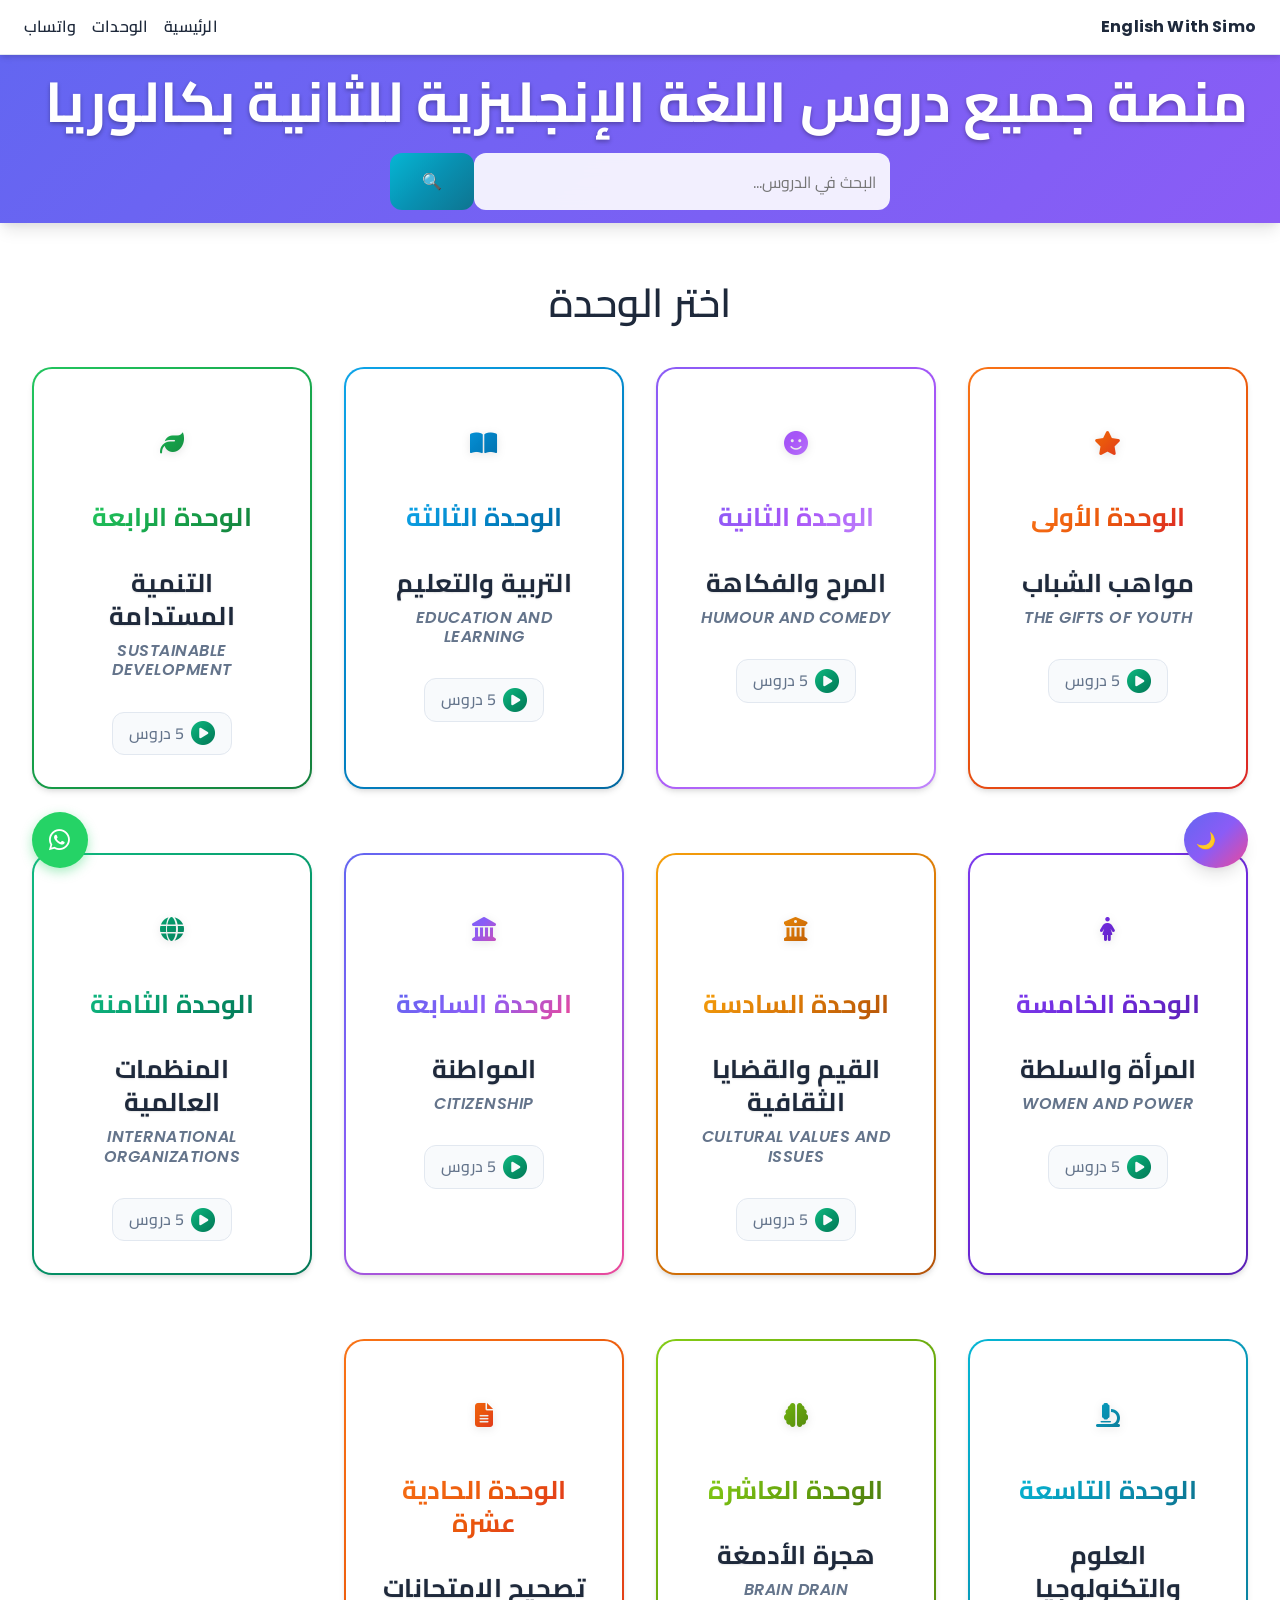
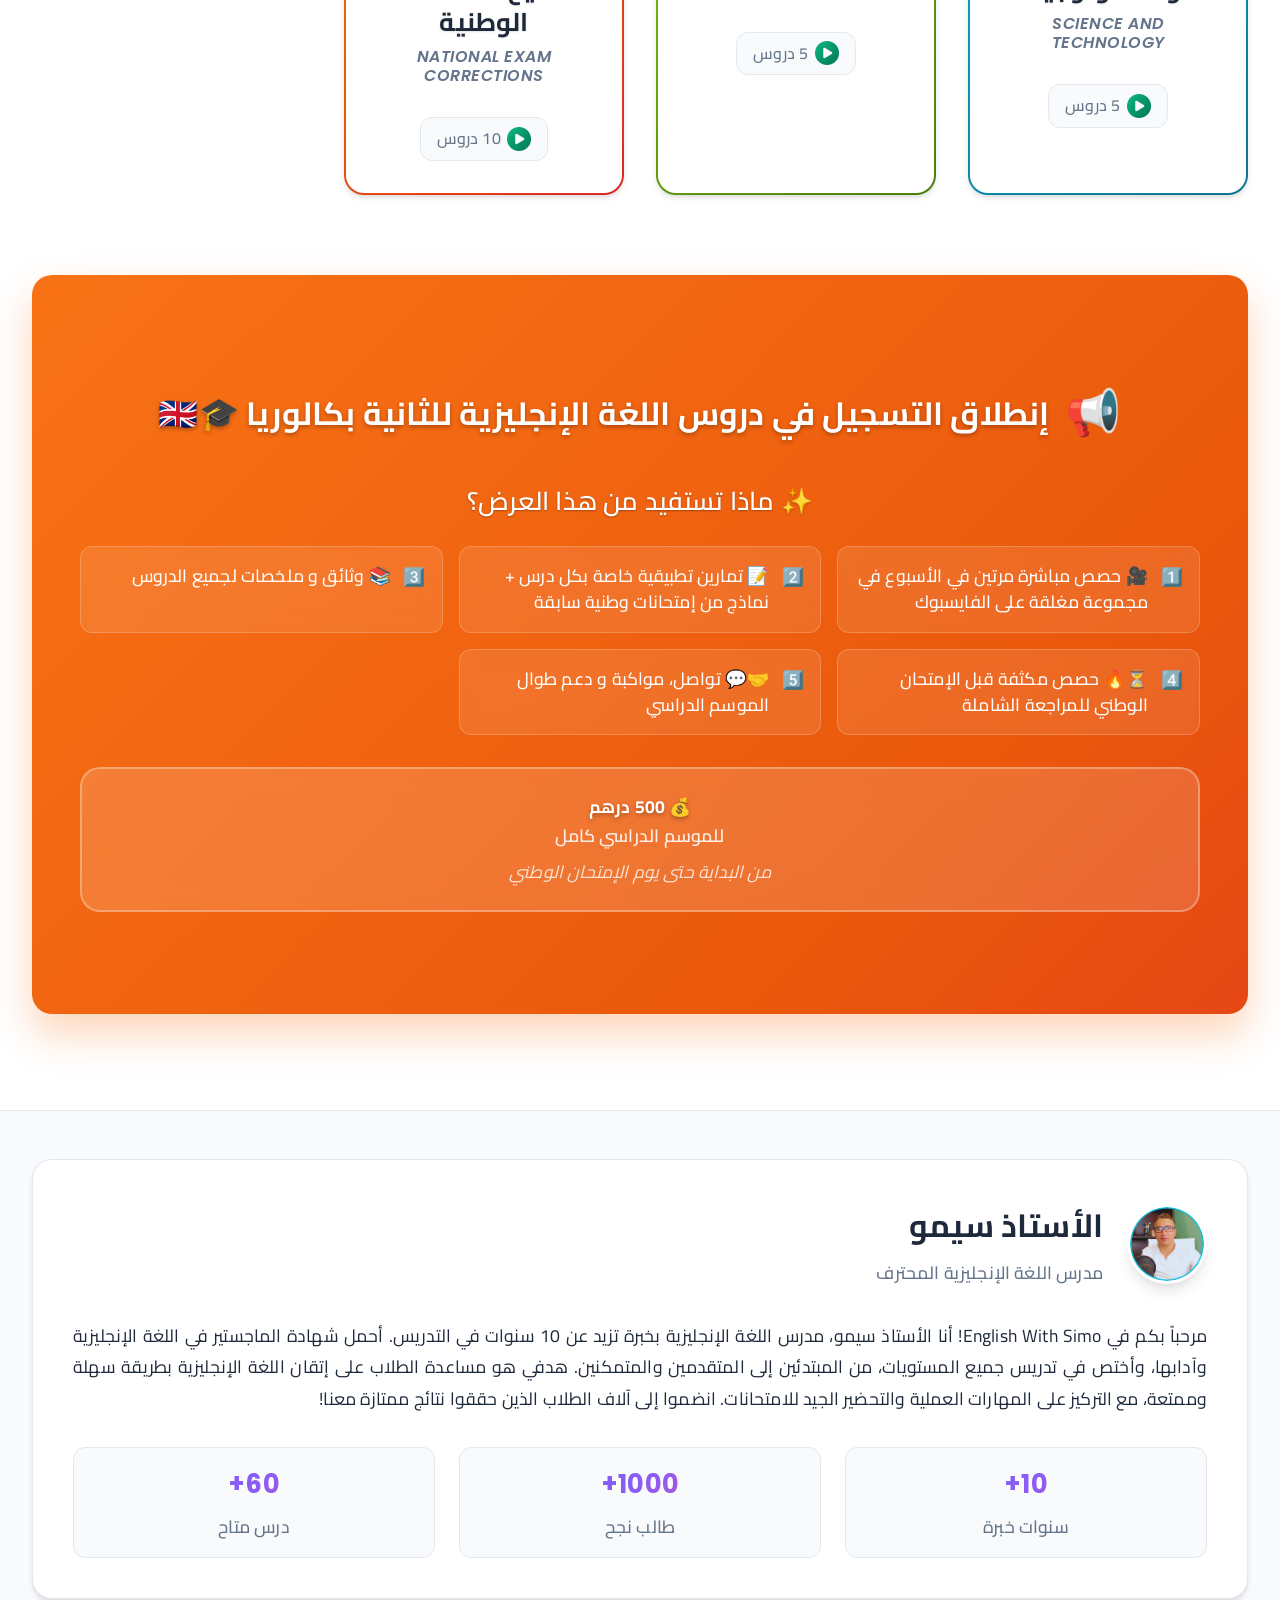
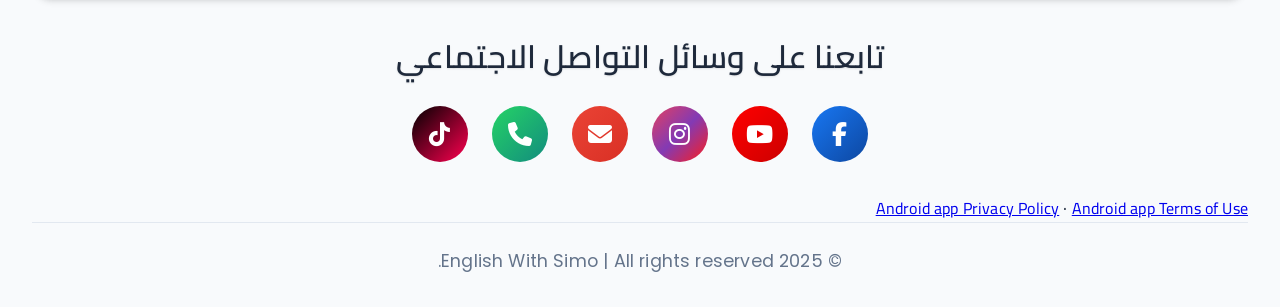
==== commit 3262a0c3: "Publish Android app legal documents and footer links" ====
--- a/index.html
+++ b/index.html
@@ -221,6 +221,7 @@
             </div>
         </div>
 
+        <p><a href="privacy-policy.html" lang="en">Android app Privacy Policy</a> · <a href="terms-of-use.html" lang="en">Android app Terms of Use</a></p>
         <!-- Copyright -->
         <div class="footer-bottom">
             <p class="footer-text">© 2025 English With Simo | All rights reserved.</p>
@@ -240,7 +241,7 @@
     </a>
 
     <!-- JavaScript -->
-    <script src="script.js"></script>
+    <script src="script.js?v=20260423-5"></script>
 
     <script>
     (function siteResponsiveEnhancer() {
@@ -266,6 +267,22 @@
                 });
             });
         }
+
+        // Enforce same-tab navigation for interactive exercise actions.
+        document.addEventListener('click', (event) => {
+            const interactiveLink = event.target.closest('#interactiveExercisesGrid a.exercise-link');
+            if (!interactiveLink) {
+                return;
+            }
+
+            const href = interactiveLink.getAttribute('href');
+            if (!href) {
+                return;
+            }
+
+            event.preventDefault();
+            window.location.assign(href);
+        });
 
         document.querySelectorAll('table').forEach((table) => {
             if (table.parentElement && table.parentElement.classList.contains('table-responsive')) {
--- a/style.css
+++ b/style.css
@@ -755,6 +755,34 @@
     transition: all var(--transition-fast);
 }
 
+.exercise-link-button {
+    width: 100%;
+    border: none;
+    cursor: pointer;
+    -webkit-appearance: none;
+    appearance: none;
+}
+
+.exercise-inline-panel {
+    margin-top: 0.85rem;
+    border-radius: var(--border-radius);
+    border: 1px solid var(--border-color);
+    background: var(--bg-secondary);
+    overflow: hidden;
+}
+
+.exercise-inline-panel.hidden {
+    display: none;
+}
+
+.exercise-inline-frame {
+    width: 100%;
+    min-height: clamp(520px, 75vh, 980px);
+    border: 0;
+    display: block;
+    background: #fff;
+}
+
 .exercise-link:hover {
     transform: translateY(-2px);
     box-shadow: var(--shadow-light);
@@ -1819,20 +1847,24 @@
 }
 
 /* ===== Shared Responsive Enhancements ===== */
-
-/* Shared sizing + readability */
-h1 {
-    font-size: clamp(1.8rem, 5vw, 3rem);
-    line-height: 1.25;
-}
-
-h2 {
-    font-size: clamp(1.4rem, 3.5vw, 2.2rem);
-    line-height: 1.3;
-}
-
-.section-title {
-    font-size: clamp(1.4rem, 3.5vw, 2.2rem);
+html,
+body {
+    width: 100%;
+    overflow-x: hidden;
+}
+
+*,
+*::before,
+*::after {
+    word-break: break-word;
+    overflow-wrap: break-word;
+}
+
+.container {
+    width: 100%;
+    max-width: 1280px;
+    margin: 0 auto;
+    padding-inline: clamp(1rem, 4vw, 2rem);
 }
 
 .main-content {
@@ -1845,7 +1877,7 @@
 .responsive-site .ad-container,
 .responsive-site .blog-thumbnail {
     width: 100%;
-    max-width: 1200px;
+    max-width: 1280px;
     margin-inline: auto;
 }
 
@@ -1856,40 +1888,211 @@
     padding-inline: clamp(0.75rem, 3vw, 1.5rem);
 }
 
-.responsive-site iframe,
-.responsive-site video,
-.responsive-site canvas {
+/* Typography */
+body {
+    line-height: clamp(1.4, 2vw, 1.8);
+}
+
+.responsive-site h1 {
+    font-size: clamp(1.8rem, 5vw, 3.5rem) !important;
+}
+
+.responsive-site h2 {
+    font-size: clamp(1.5rem, 4vw, 2.8rem) !important;
+}
+
+.responsive-site h3 {
+    font-size: clamp(1.25rem, 3vw, 2rem) !important;
+}
+
+.responsive-site h4 {
+    font-size: clamp(1.1rem, 2.5vw, 1.6rem) !important;
+}
+
+.responsive-site h5,
+.responsive-site h6 {
+    font-size: clamp(1rem, 2vw, 1.3rem) !important;
+}
+
+.responsive-site h1,
+.responsive-site h2,
+.responsive-site h3 {
+    line-height: clamp(1.1, 1.5vw, 1.3) !important;
+    letter-spacing: clamp(-0.02em, -0.01vw, 0) !important;
+}
+
+.responsive-site p,
+.responsive-site li,
+.responsive-site td,
+.responsive-site th,
+.responsive-site label,
+.responsive-site span {
+    font-size: clamp(0.9rem, 1.8vw, 1.1rem);
+}
+
+.responsive-site small,
+.responsive-site caption,
+.responsive-site .hint {
+    font-size: clamp(0.75rem, 1.5vw, 0.95rem) !important;
+}
+
+.responsive-site button,
+.responsive-site a,
+.responsive-site input,
+.responsive-site select,
+.responsive-site textarea {
+    font-size: clamp(0.9rem, 1.8vw, 1rem) !important;
+}
+
+.responsive-site nav a,
+.responsive-site .nav-link {
+    font-size: clamp(0.85rem, 1.5vw, 1rem) !important;
+}
+
+.responsive-site .hero-title {
+    font-size: clamp(2rem, 6vw, 4.5rem) !important;
+}
+
+.responsive-site .hero-subtitle {
+    font-size: clamp(1rem, 2.5vw, 1.5rem) !important;
+}
+
+.responsive-site .section-title {
+    font-size: clamp(1.5rem, 3.5vw, 2.5rem) !important;
+}
+
+.responsive-site .card-title {
+    font-size: clamp(1rem, 2vw, 1.4rem) !important;
+}
+
+.responsive-site .card-text {
+    font-size: clamp(0.85rem, 1.5vw, 1rem) !important;
+}
+
+.responsive-site footer,
+.responsive-site .footer {
+    font-size: clamp(0.8rem, 1.5vw, 0.95rem) !important;
+}
+
+/* Fluid media */
+img,
+svg,
+video,
+iframe,
+canvas {
     max-width: 100%;
-}
-
-.responsive-site .table-responsive {
+    height: auto;
+    display: block;
+}
+
+.responsive-site [style*="background-image"],
+[style*="background-image"],
+.hero,
+.banner,
+.cover {
+    background-size: cover !important;
+    background-position: center !important;
+}
+
+.hero,
+.banner {
+    min-height: clamp(250px, 50vw, 600px);
+}
+
+/* Fluid spacing */
+section,
+.section {
+    padding: clamp(2rem, 6vw, 6rem) clamp(1rem, 4vw, 3rem);
+}
+
+.card,
+.unit-card,
+.lesson-card,
+.exercise-card,
+.eng-exercise-card {
+    padding: clamp(1rem, 3vw, 2rem);
+    margin-bottom: clamp(1rem, 3vw, 2rem);
+}
+
+.hero,
+.promotional-banner {
+    padding: clamp(3rem, 8vw, 8rem) clamp(1rem, 4vw, 3rem);
+}
+
+/* Touch-friendly interactions */
+button,
+.btn,
+a.btn,
+input[type="submit"],
+input[type="button"],
+.eng-btn,
+.back-btn,
+.search-btn,
+.interactive-exercises-btn,
+a.exercise-link,
+.cta-button {
+    min-height: 44px;
+    min-width: 44px;
+    padding: clamp(0.5rem, 1.5vw, 0.85rem) clamp(1rem, 3vw, 2rem);
+    font-size: clamp(0.9rem, 1.8vw, 1rem);
+}
+
+/* Fluid icons */
+.responsive-site .icon,
+.responsive-site svg {
+    width: clamp(1rem, 3vw, 2rem);
+    height: clamp(1rem, 3vw, 2rem);
+}
+
+.responsive-site i[class] {
+    font-size: clamp(1rem, 2.6vw, 1.5rem) !important;
+}
+
+/* Layout patterns */
+.grid,
+.cards,
+.features,
+.team,
+.pricing,
+.units-grid,
+.lessons-grid,
+.interactive-exercises-grid {
+    display: grid;
+    grid-template-columns: repeat(auto-fit, minmax(280px, 1fr));
+    gap: clamp(1rem, 3vw, 2rem);
+}
+
+.flex-row,
+.lessons-header,
+.lessons-actions,
+.header-content {
+    display: flex;
+    flex-wrap: wrap;
+    gap: clamp(0.5rem, 2vw, 1.5rem);
+}
+
+.flex-child,
+.col,
+[class*="col-"] {
+    flex: 1 1 clamp(200px, 40%, 100%);
+    min-width: 0;
+}
+
+/* Form and table responsiveness */
+input:not(.eng-blank),
+select:not(.eng-dropdown),
+textarea {
+    width: 100%;
+    max-width: 100%;
+    font-size: clamp(0.9rem, 1.8vw, 1rem);
+    padding: clamp(0.5rem, 1.5vw, 0.85rem);
+}
+
+.responsive-site .table-responsive,
+div[style*="overflow-x: auto"] {
     width: 100%;
     overflow-x: auto;
     -webkit-overflow-scrolling: touch;
-}
-
-.responsive-site [style*="background-image"] {
-    background-size: cover !important;
-    background-position: center !important;
-}
-
-/* Form + touch-target usability */
-.responsive-site input,
-.responsive-site select,
-.responsive-site textarea {
-    width: 100%;
-    max-width: 100%;
-    min-height: 44px;
-}
-
-.responsive-site button,
-.responsive-site .eng-btn,
-.responsive-site .back-btn,
-.responsive-site .search-btn,
-.responsive-site .interactive-exercises-btn,
-.responsive-site a.exercise-link,
-.responsive-site .cta-button {
-    min-height: 44px;
 }
 
 /* ===== Shared Top Navigation (desktop + mobile) ===== */
@@ -1917,7 +2120,7 @@
 }
 
 .site-desktop-nav {
-    display: flex;
+    display: none;
     align-items: center;
     gap: clamp(0.6rem, 2vw, 1rem);
 }
@@ -1927,7 +2130,7 @@
     color: var(--text-primary);
     text-decoration: none;
     font-weight: 600;
-    font-size: clamp(0.9rem, 2vw, 1rem);
+    font-size: clamp(0.85rem, 1.5vw, 1rem);
 }
 
 .site-desktop-nav a:hover,
@@ -1936,7 +2139,10 @@
 }
 
 .site-menu-toggle {
-    display: none;
+    display: inline-flex;
+    align-items: center;
+    justify-content: center;
+    flex-shrink: 0;
     width: 44px;
     height: 44px;
     border: 1px solid var(--border-color);
@@ -1949,6 +2155,7 @@
 
 .site-mobile-nav {
     display: none;
+    width: 100%;
     flex-direction: column;
     gap: 0.25rem;
     padding: 0.75rem 1rem;
@@ -2004,9 +2211,22 @@
     overflow-wrap: anywhere;
 }
 
-.responsive-site .eng-blank,
+.responsive-site .eng-blank {
+    margin: 0.2rem 0;
+    width: auto;
+    max-width: min(100%, 16rem);
+    min-width: 5.5rem;
+    display: inline-block;
+    vertical-align: middle;
+}
+
 .responsive-site .eng-dropdown {
-    margin: 0.2rem 0;
+    margin: 0 0.3rem !important;
+    width: auto !important;
+    max-width: min(100%, 14rem) !important;
+    min-width: 7.5rem !important;
+    display: inline-block !important;
+    vertical-align: middle !important;
 }
 
 .responsive-site .eng-buttons {
@@ -2019,132 +2239,194 @@
     flex: 1 1 180px;
 }
 
-/* ===== Mobile-first defaults ===== */
-.units-grid,
-.lessons-grid,
-.interactive-exercises-grid {
-    grid-template-columns: 1fr;
-}
-
-/* === MOBILE (up to 480px) === */
-@media (max-width: 480px) {
-    .site-topbar {
-        padding-inline: 0.75rem;
+/* Inline style fallback overrides for long exercise blocks */
+[style*="max-width: 800px"],
+[style*="max-width: 700px"] {
+    max-width: 100% !important;
+    padding: clamp(1rem, 4vw, 1.75rem) !important;
+}
+
+[style*="font-size: 24px"] {
+    font-size: clamp(1.1rem, 3.5vw, 1.5rem) !important;
+}
+
+[style*="font-size: 18px"] {
+    font-size: clamp(0.95rem, 2.2vw, 1.1rem) !important;
+}
+
+[style*="line-height: 300%"] {
+    line-height: clamp(1.6, 2.2vw, 2) !important;
+}
+
+/* === MOBILE (base styles — no query needed) === */
+.search-container {
+    display: flex;
+    flex-direction: column;
+}
+
+.search-input,
+.search-btn {
+    border-radius: var(--border-radius);
+}
+
+.site-logo-link {
+    max-width: calc(100% - 52px);
+    overflow: hidden;
+    text-overflow: ellipsis;
+}
+
+.lessons-header {
+    flex-direction: column;
+    align-items: stretch;
+}
+
+.interactive-exercises-btn,
+.back-btn {
+    width: 100%;
+    justify-content: center;
+}
+
+/* === LARGE MOBILE === */
+@media (min-width: 481px) {
+    .search-container {
+        flex-direction: row;
     }
 
     .site-logo-link {
-        max-width: calc(100% - 52px);
-        overflow: hidden;
-        text-overflow: ellipsis;
+        max-width: none;
+    }
+}
+
+/* === TABLET === */
+@media (min-width: 768px) {
+    .site-menu-toggle {
+        display: none;
     }
 
     .site-desktop-nav {
-        display: none;
-    }
-
-    .site-menu-toggle {
-        display: inline-flex;
+        display: flex;
+    }
+
+    .site-mobile-nav {
+        display: none !important;
+    }
+
+    .lessons-header {
+        flex-direction: row;
         align-items: center;
-        justify-content: center;
-    }
-
-    .search-container {
-        flex-direction: column;
-    }
-
-    .search-input,
-    .search-btn {
-        border-radius: var(--border-radius);
+    }
+
+    .interactive-exercises-btn,
+    .back-btn {
+        width: auto;
     }
 
     .units-grid,
     .lessons-grid,
     .interactive-exercises-grid {
-        grid-template-columns: 1fr;
-        gap: 1rem;
-    }
-
-    .lessons-actions {
-        justify-content: stretch;
-    }
-
-    .interactive-exercises-btn,
-    .back-btn {
-        width: 100%;
-        justify-content: center;
-    }
-}
-
-/* === LARGE MOBILE / SMALL TABLET (up to 767px) === */
-@media (max-width: 767px) {
-    .site-desktop-nav {
-        display: none;
-    }
-
-    .site-menu-toggle {
-        display: inline-flex;
-        align-items: center;
-        justify-content: center;
-        flex-shrink: 0;
-    }
-
-    .site-mobile-nav {
-        display: none;
-    }
-
-    .site-mobile-nav.is-open {
-        display: flex;
-    }
-
-    .lessons-header {
-        flex-direction: column;
-        align-items: stretch;
-    }
-}
-
-/* === TABLET (768px to 1024px) === */
-@media (min-width: 768px) and (max-width: 1024px) {
-    .site-menu-toggle {
-        display: none;
-    }
-
-    .site-desktop-nav {
-        display: flex;
-    }
-
-    .site-mobile-nav {
-        display: none !important;
-    }
-
-    .units-grid {
         grid-template-columns: repeat(auto-fit, minmax(240px, 1fr));
     }
-
-    .lessons-grid,
+}
+
+/* === LAPTOP === */
+@media (min-width: 1025px) {
+    .units-grid,
     .interactive-exercises-grid {
         grid-template-columns: repeat(auto-fit, minmax(280px, 1fr));
     }
-}
-
-/* === DESKTOP (1025px and above) === */
-@media (min-width: 1025px) {
-    .site-menu-toggle {
-        display: none;
-    }
-
-    .site-desktop-nav {
-        display: flex;
-    }
-
-    .site-mobile-nav {
-        display: none !important;
-    }
-
-    .units-grid {
-        grid-template-columns: repeat(auto-fit, minmax(280px, 1fr));
+
+    .lessons-grid {
+        grid-template-columns: repeat(auto-fit, minmax(320px, 1fr));
+    }
+}
+
+/* === DESKTOP === */
+@media (min-width: 1281px) {
+    .container {
+        padding-inline: clamp(1.5rem, 3vw, 2.5rem);
     }
 
     .lessons-grid {
         grid-template-columns: repeat(auto-fit, minmax(350px, 1fr));
     }
 }
+
+/* ===== Fluid typography override for named components ===== */
+.loading-text,
+.slogan,
+.subtitle,
+.benefit-text,
+.price-period,
+.price-duration,
+.exercise-description,
+.teacher-title,
+.teacher-description p,
+.stat-label,
+.footer-text,
+.whatsapp-tooltip {
+    font-size: clamp(0.9rem, 1.8vw, 1.1rem);
+}
+
+.main-title,
+.banner-title,
+.section-title,
+.lesson-title-arabic,
+.teacher-name,
+.social-title {
+    font-size: clamp(1.5rem, 4vw, 2.8rem);
+    line-height: clamp(1.1, 1.5vw, 1.3);
+}
+
+.lesson-title-english,
+.unit-number,
+.unit-title-arabic,
+.exercise-title,
+.benefits-title,
+.price-amount,
+.stat-number {
+    font-size: clamp(1.1rem, 2.5vw, 1.6rem);
+}
+
+.unit-title-english,
+.unit-lessons-count,
+.exercise-badge,
+.search-input,
+.search-btn {
+    font-size: clamp(0.9rem, 1.8vw, 1rem);
+}
+
+.unit-icon,
+.banner-icon,
+.exercise-empty-icon,
+.avatar-text {
+    font-size: clamp(1.4rem, 4vw, 2.8rem);
+}
+
+.social-icon i,
+.theme-toggle,
+.whatsapp-float i,
+i[class] {
+    font-size: clamp(1rem, 2.8vw, 1.5rem);
+}
+
+/* ===== Fluid icon/button dimensions ===== */
+.title-image,
+.loading-spinner,
+.social-icon,
+.theme-toggle,
+.whatsapp-float {
+    width: clamp(2.25rem, 6vw, 3.5rem);
+    height: clamp(2.25rem, 6vw, 3.5rem);
+}
+
+/* Keep desktop heading scale balanced */
+@media (min-width: 1281px) {
+    .main-title {
+        font-size: clamp(2.2rem, 3.8vw, 3.5rem);
+    }
+
+    .banner-title,
+    .section-title {
+        font-size: clamp(1.8rem, 2.8vw, 2.8rem);
+    }
+}
